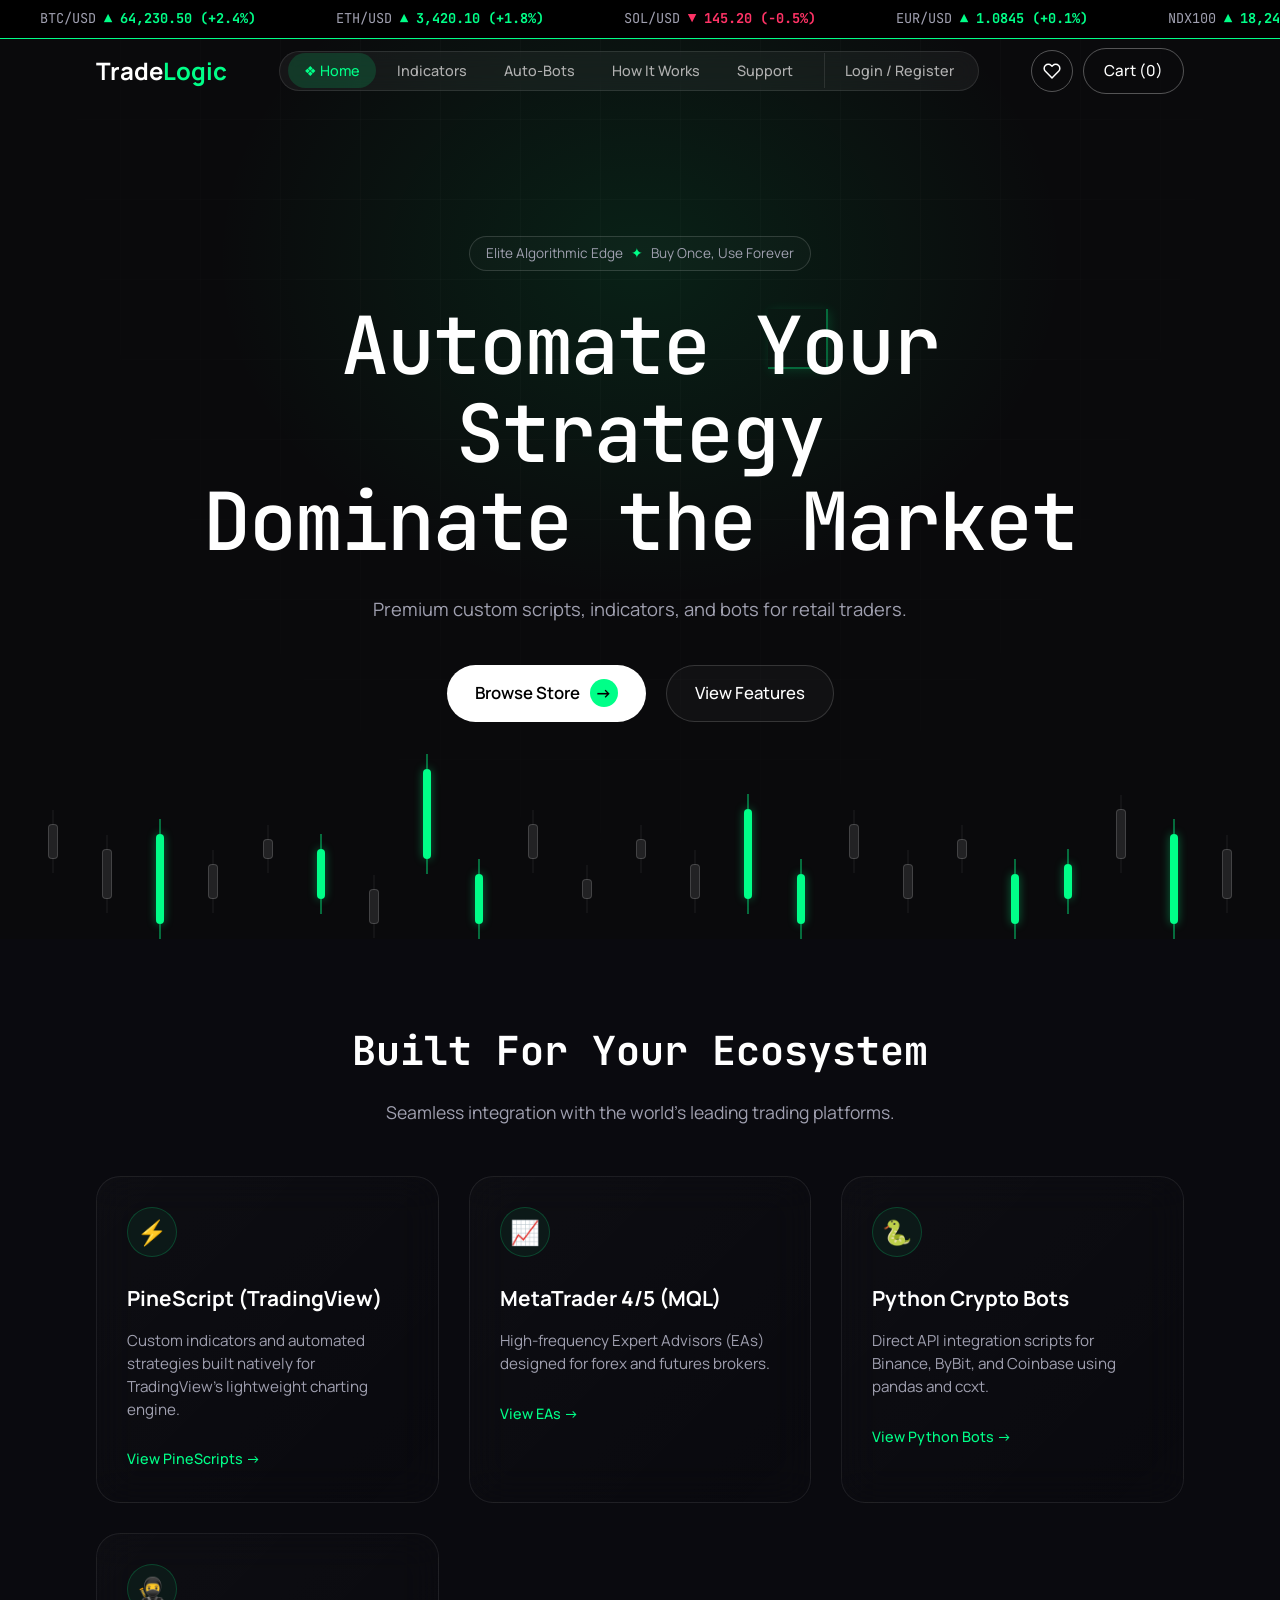
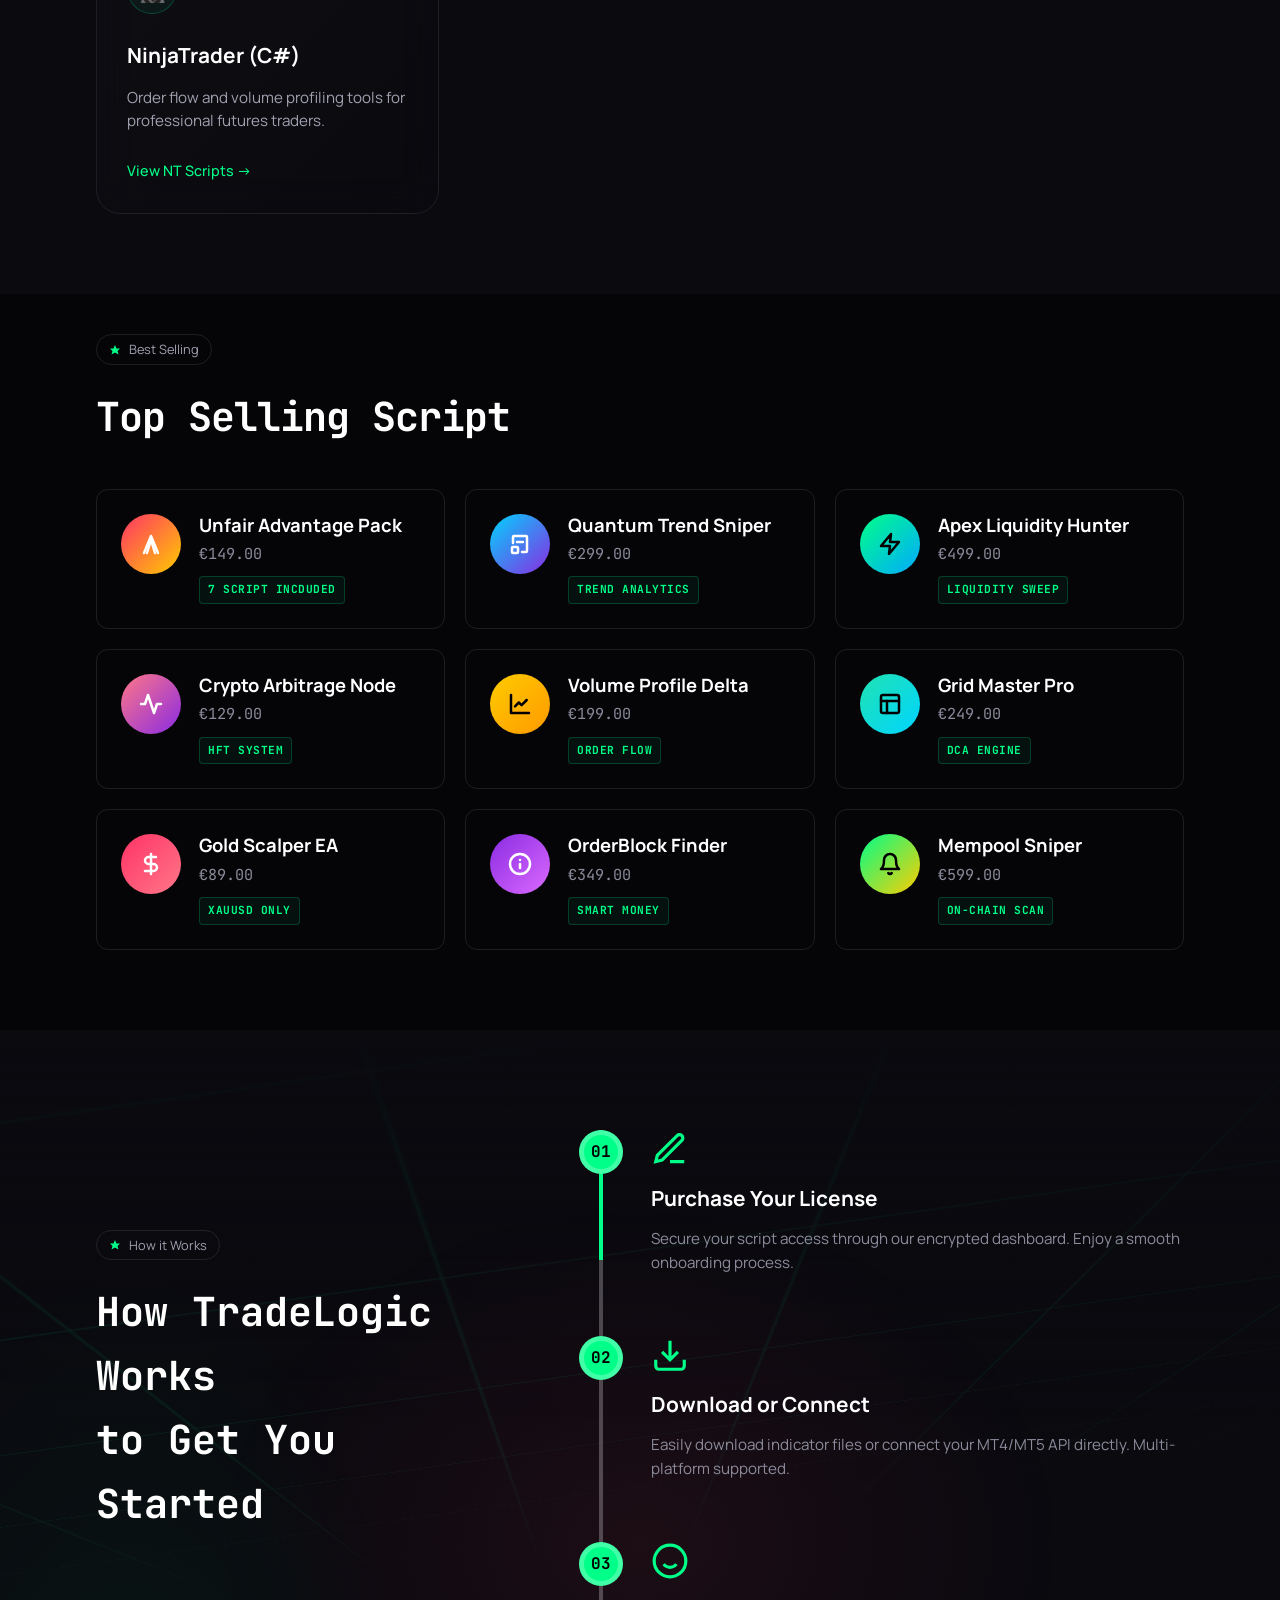
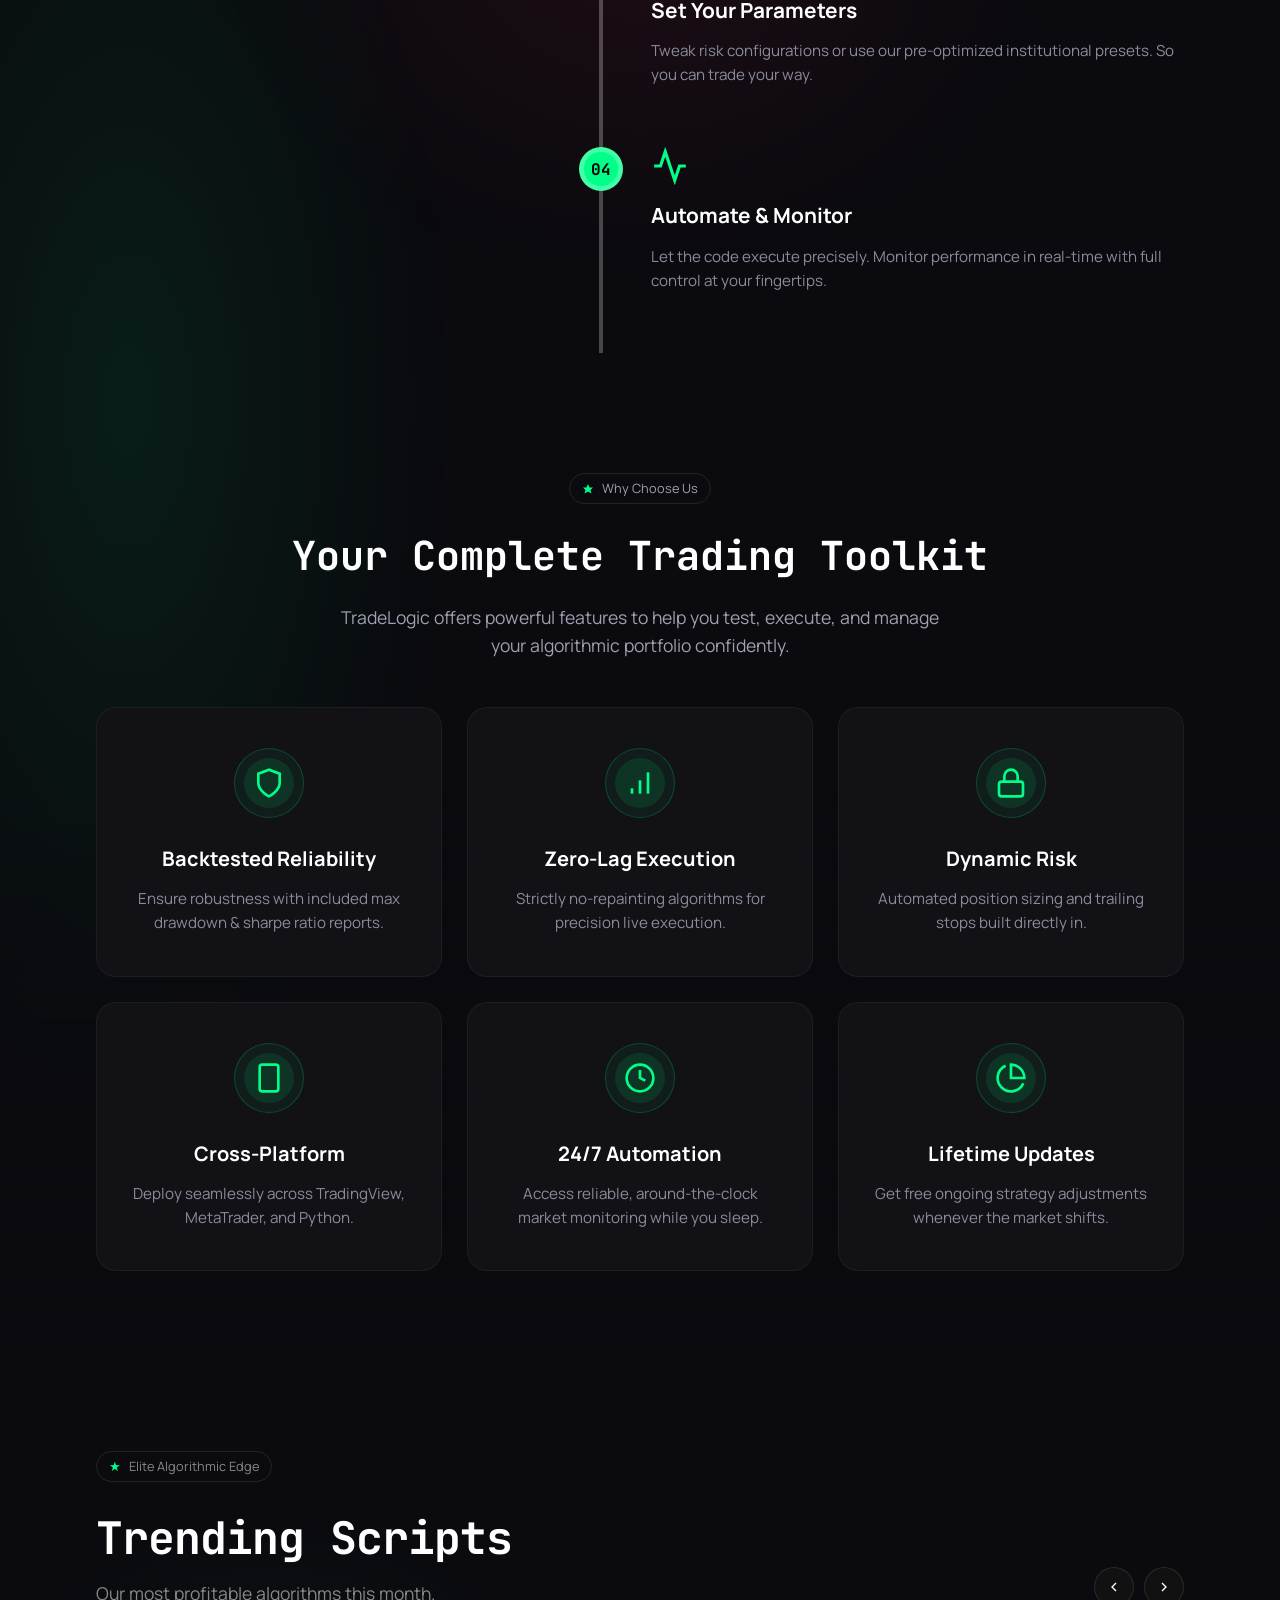
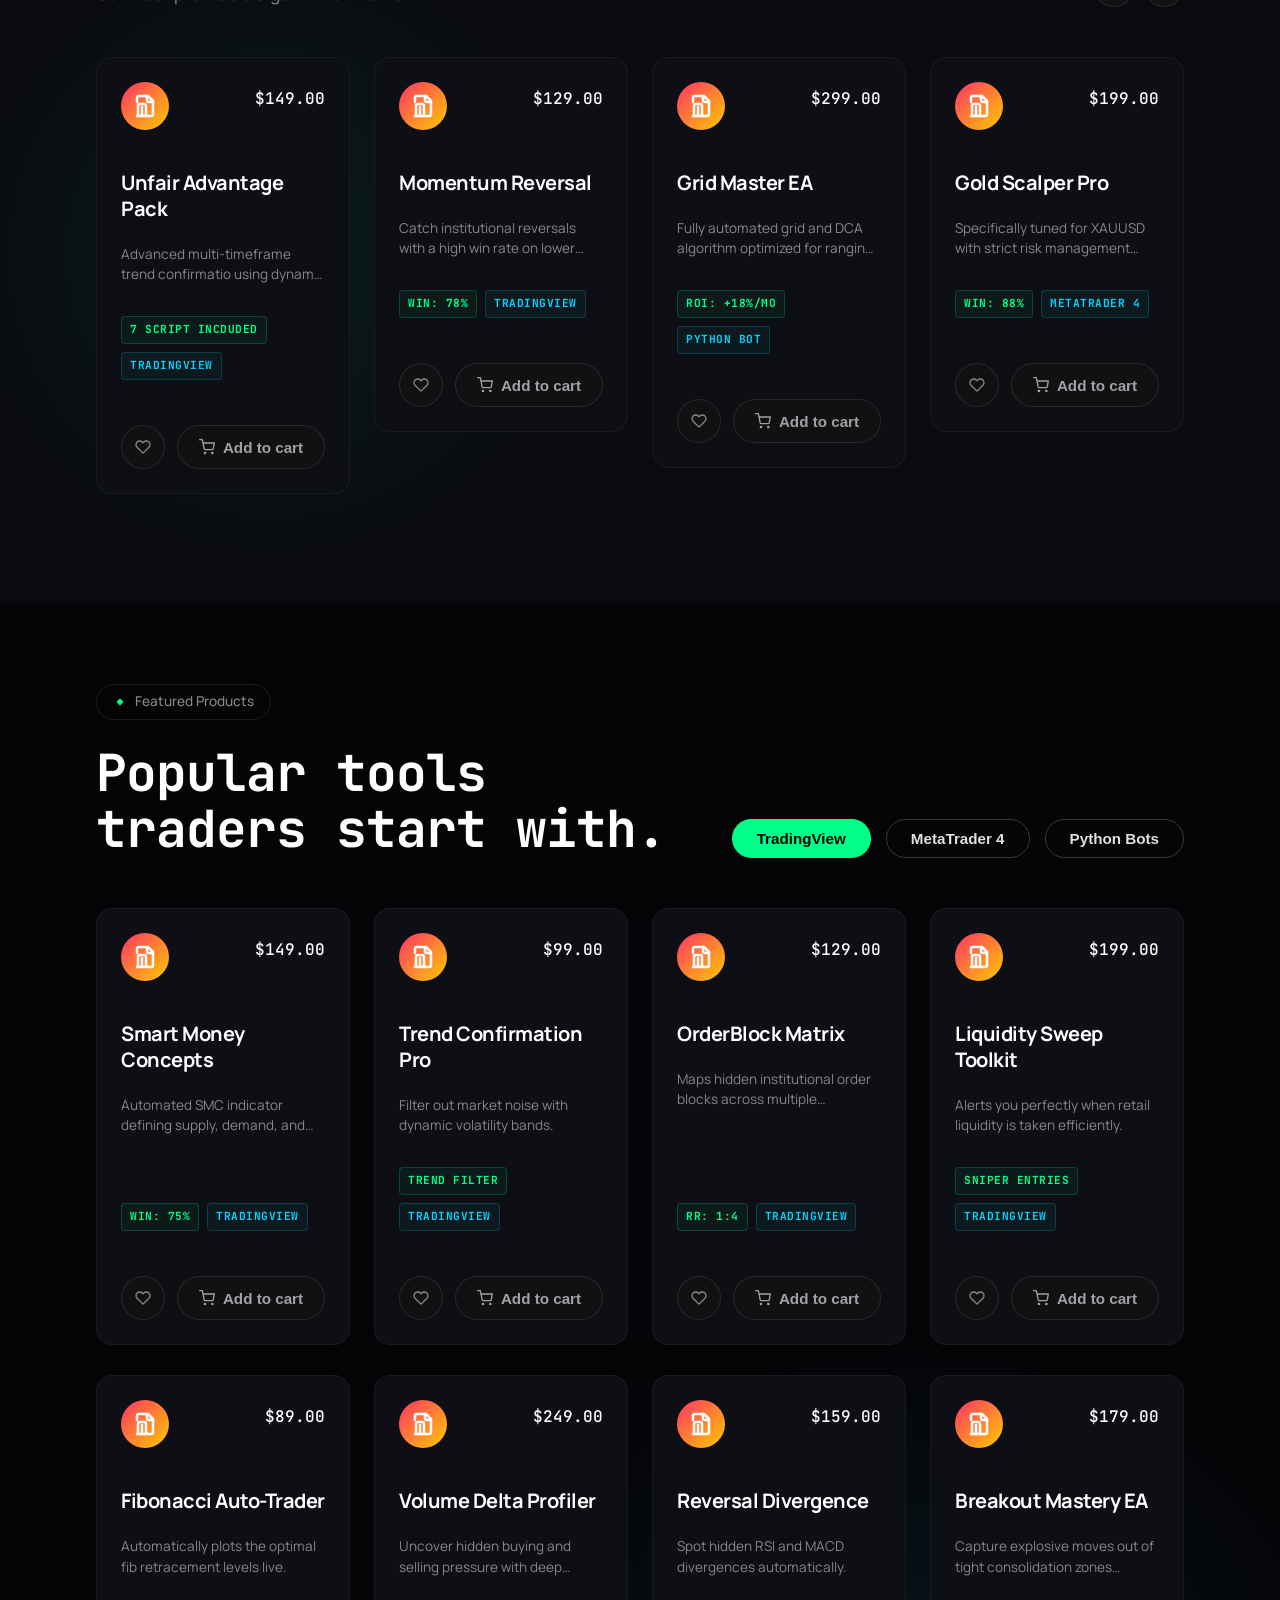
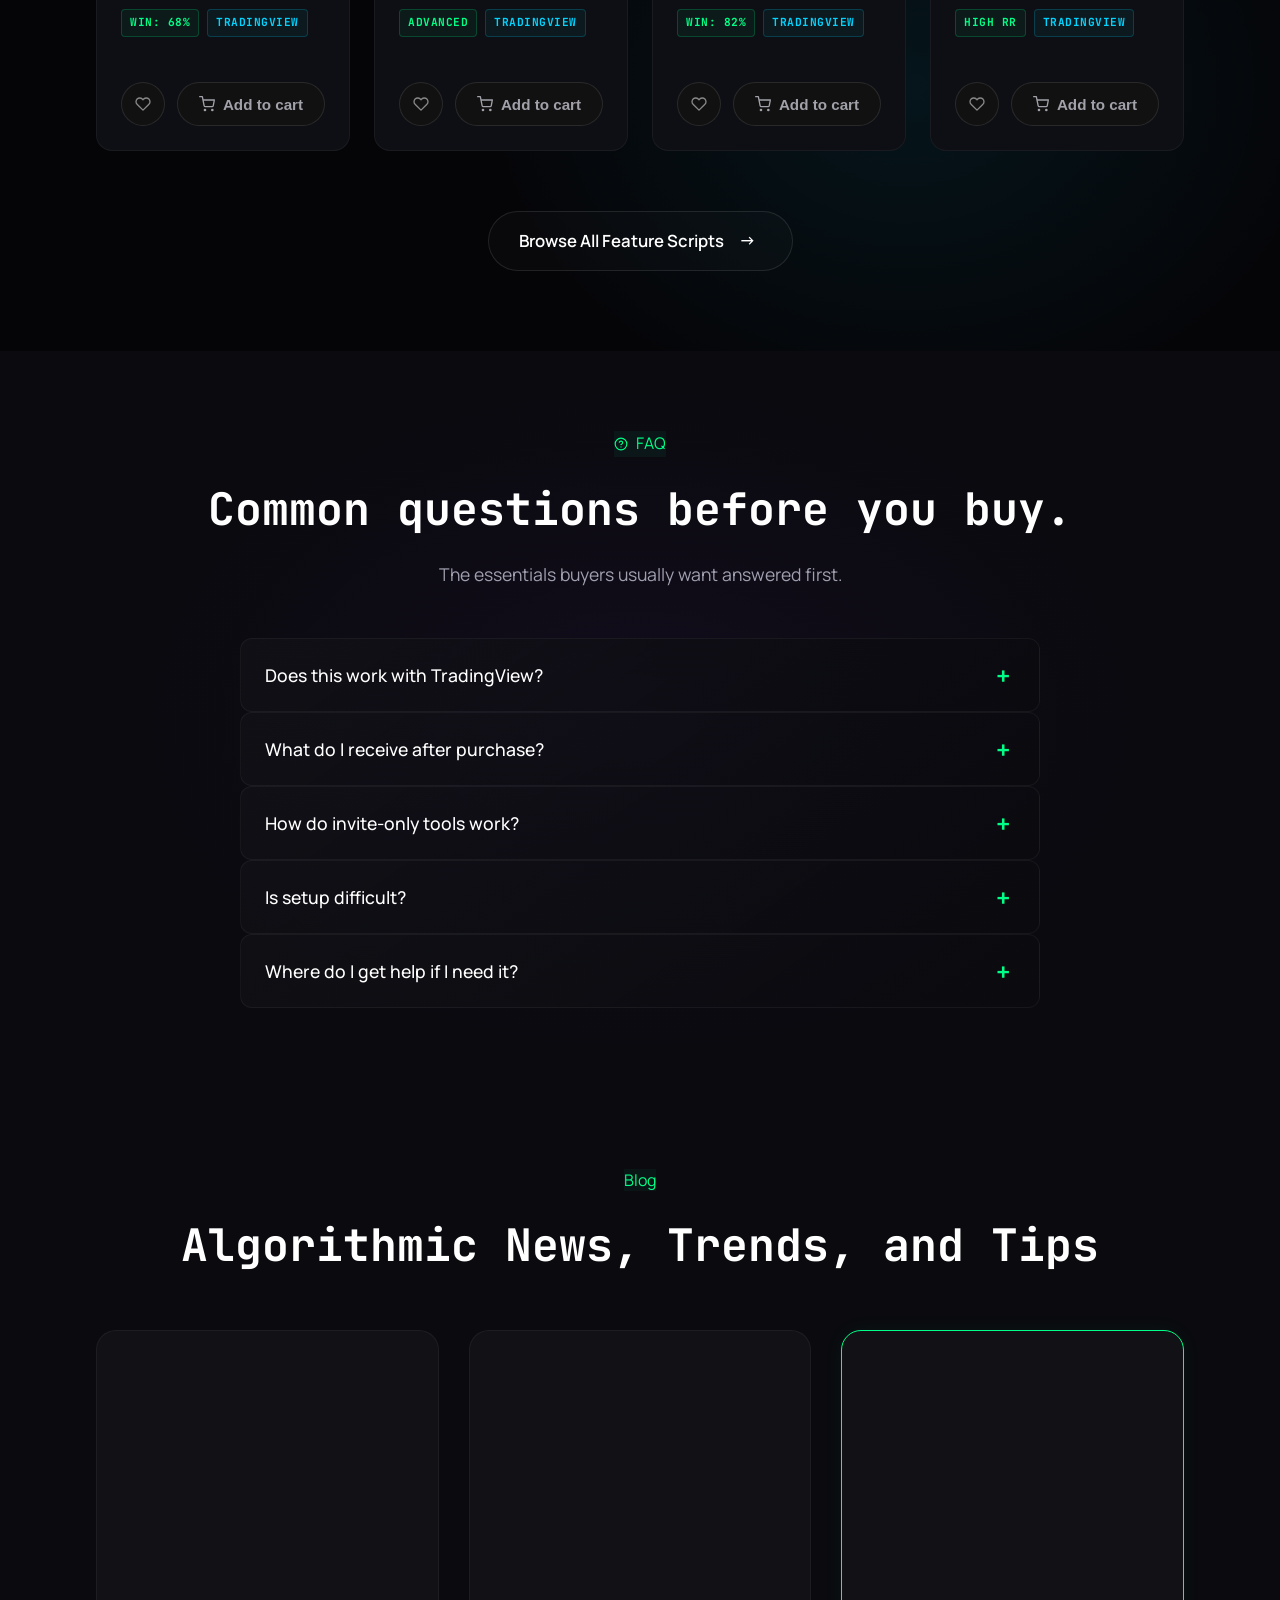
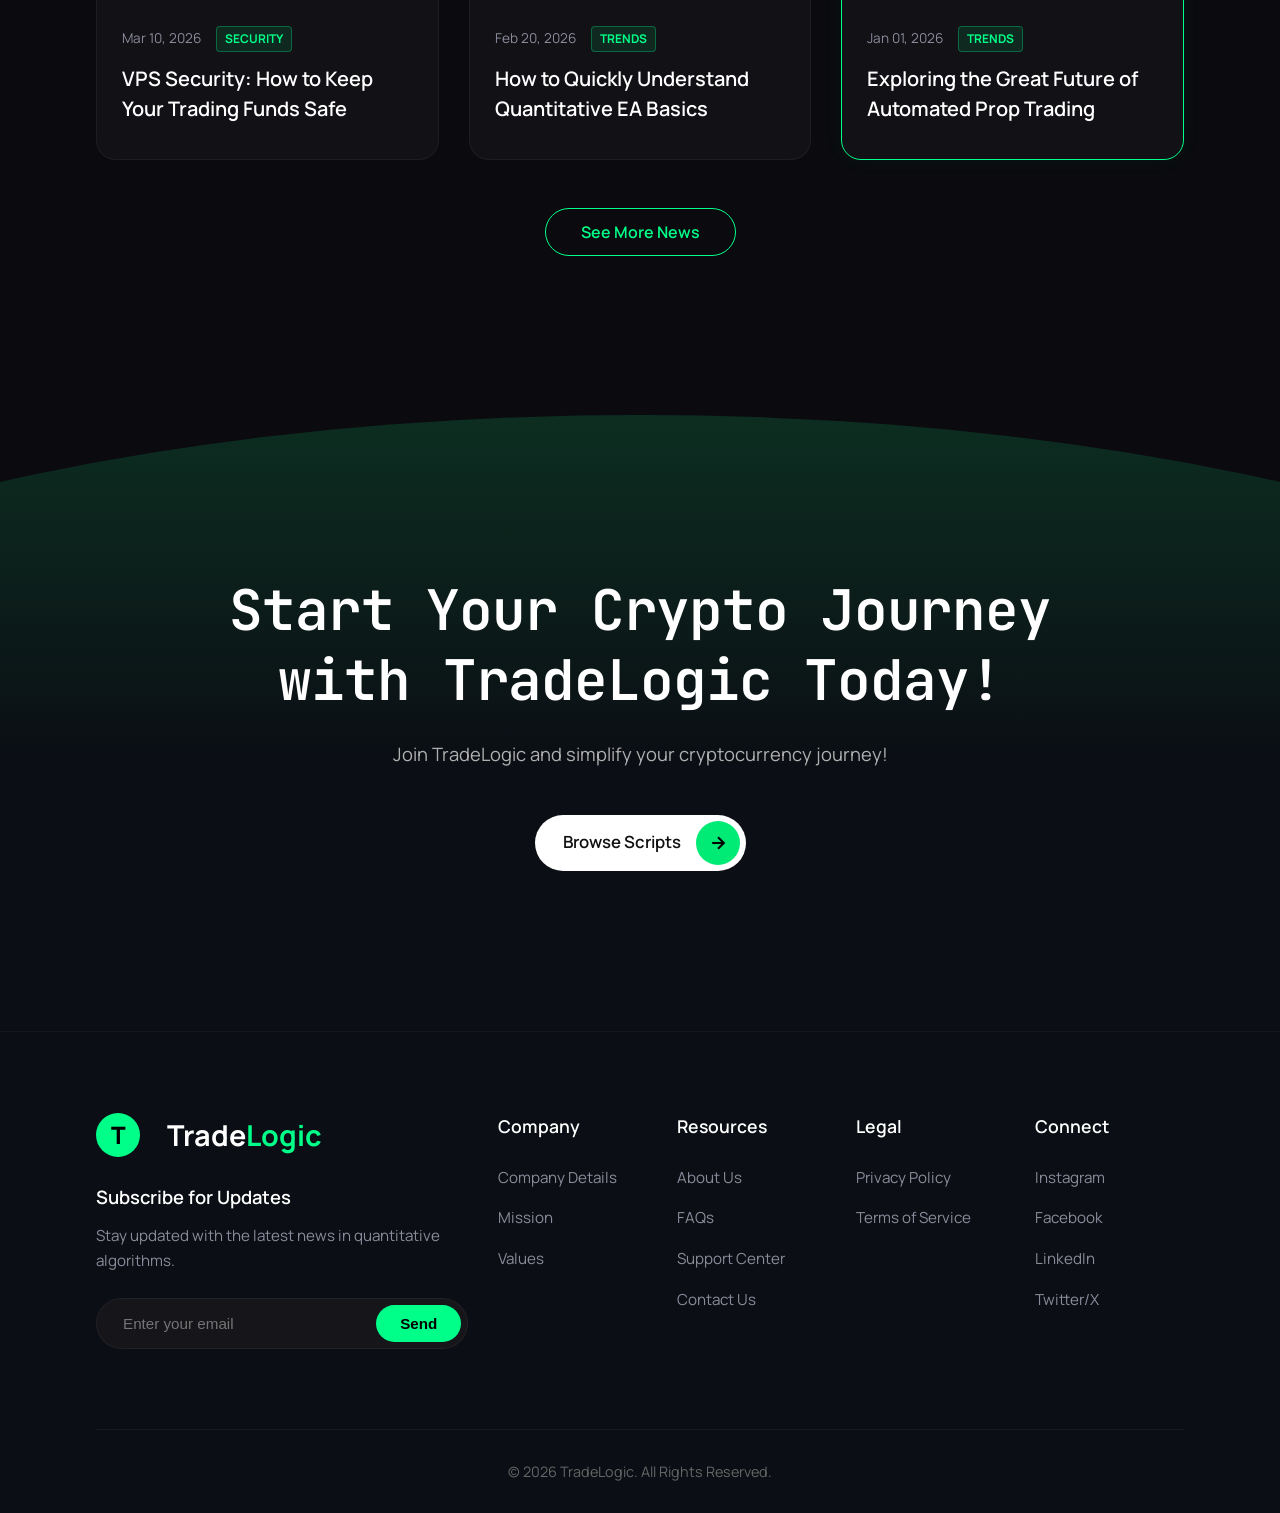
==== index.html @ 92659690 "Initial commit" ====
<!DOCTYPE html>
<html lang="en">
<head>
    <meta charset="UTF-8">
    <meta name="viewport" content="width=device-width, initial-scale=1.0">
    <title>TradeLogic Scripts | Premium Algorithmic Trading Software</title>
    <meta name="description" content="Elevate your trading edge with our premium, high-performance automated scripts and indicators for TradingView, MetaTrader, and Python.">
    <!-- Google Fonts: Manrope for UI logic, Space Mono for numeric & code details -->
    <link href="https://fonts.googleapis.com/css2?family=JetBrains+Mono:wght@400;500;700;800&family=Manrope:wght@400;500;600;700;800&display=swap" rel="stylesheet">
    <link rel="stylesheet" href="styles.css">
</head>
<body>
    <!-- Live Ticker Tape Simulator -->
    <div class="ticker-wrap">
        <div class="ticker">
            <div class="ticker-item">BTC/USD <span class="up">▲ 64,230.50 (+2.4%)</span></div>
            <div class="ticker-item">ETH/USD <span class="up">▲ 3,420.10 (+1.8%)</span></div>
            <div class="ticker-item">SOL/USD <span class="down">▼ 145.20 (-0.5%)</span></div>
            <div class="ticker-item">EUR/USD <span class="up">▲ 1.0845 (+0.1%)</span></div>
            <div class="ticker-item">NDX100 <span class="up">▲ 18,240.75 (+1.2%)</span></div>
            <div class="ticker-item">XAU/USD <span class="down">▼ 2,340.10 (-0.3%)</span></div>
            <div class="ticker-item">BTC/USD <span class="up">▲ 64,230.50 (+2.4%)</span></div>
            <div class="ticker-item">ETH/USD <span class="up">▲ 3,420.10 (+1.8%)</span></div>
        </div>
    </div>

    <!-- Navigation -->
    <nav class="navbar updated-nav" style="padding: 12px 0;">
        <div class="container nav-container updated-nav-container">
            <div class="logo">
                <span class="logo-text">Trade<span class="highlight">Logic</span></span> 
            </div>
            
            <div class="nav-pill-wrapper">
                <ul class="nav-links">
                    <li><a href="#home" class="active">❖ Home</a></li>
                    <li><a href="#featured">Indicators</a></li>
                    <li><a href="#featured">Auto-Bots</a></li>
                    <li><a href="#how-it-works">How It Works</a></li>
                    <li><a href="#support">Support</a></li>
                    <li><a href="#login" class="nav-login">Login / Register</a></li>
                </ul>
            </div>
            
            <div class="nav-actions">
                <a href="#wishlist" class="btn btn-outline-pill nav-icon-btn" aria-label="Wishlist" style="padding: 0; width: 42px; height: 42px; display: flex; align-items: center; justify-content: center; border-radius: 50%;">
                    <svg xmlns="http://www.w3.org/2000/svg" width="18" height="18" viewBox="0 0 24 24" fill="none" stroke="currentColor" stroke-width="2" stroke-linecap="round" stroke-linejoin="round"><path d="M20.84 4.61a5.5 5.5 0 0 0-7.78 0L12 5.67l-1.06-1.06a5.5 5.5 0 0 0-7.78 7.78l1.06 1.06L12 21.23l7.78-7.78 1.06-1.06a5.5 5.5 0 0 0 0-7.78z"></path></svg>
                </a>
                <a href="#cart" class="btn btn-outline-pill">Cart (0)</a>
            </div>
        </div>
    </nav>

    <!-- Hero Section -->
    <section id="home" class="hero updated-hero">
        <div class="hero-glow"></div>
        <div class="hero-grid-bg">
            <div class="grid-cross"></div>
        </div>
        
        <div class="container hero-content text-center">
            <div class="badge-pill">
                Elite Algorithmic Edge <span class="highlight-star">✦</span> Buy Once, Use Forever
            </div>
            
            <h1 class="hero-title">Automate Your Strategy<br>Dominate the Market</h1>
            <p class="hero-subtitle">Premium custom scripts, indicators, and bots for retail traders.</p>
            
            <div class="hero-cta">
                <a href="#featured" class="btn btn-white-pill btn-large">Browse Store <span class="btn-icon">&rarr;</span></a>
                <a href="#how-it-works" class="btn btn-outline-pill btn-large outline-dark">View Features</a>
            </div>
        </div>
        
        <!-- Candlestick Decoration -->
        <div class="candlestick-decoration">
            <div class="candle c-faint h-sm offset-high"></div>
            <div class="candle c-faint h-md offset-mid"></div>
            <div class="candle c-bright h-lg offset-low"></div>
            <div class="candle c-faint h-sm offset-mid"></div>
            <div class="candle c-faint h-xs offset-high"></div>
            <div class="candle c-bright h-md offset-mid"></div>
            <div class="candle c-faint h-sm offset-low"></div>
            <div class="candle c-bright h-lg offset-high"></div>
            <div class="candle c-bright h-md offset-low"></div>
            <div class="candle c-faint h-sm offset-high"></div>
            <div class="candle c-faint h-xs offset-mid"></div>
            <div class="candle c-faint h-xs offset-high"></div>
            <div class="candle c-faint h-sm offset-mid"></div>
            <div class="candle c-bright h-lg offset-mid"></div>
            <div class="candle c-bright h-md offset-low"></div>
            <div class="candle c-faint h-sm offset-high"></div>
            <div class="candle c-faint h-sm offset-mid"></div>
            <div class="candle c-faint h-xs offset-high"></div>
            <div class="candle c-bright h-md offset-low"></div>
            <div class="candle c-bright h-sm offset-mid"></div>
            <div class="candle c-faint h-md offset-high"></div>
            <div class="candle c-bright h-lg offset-low"></div>
            <div class="candle c-faint h-md offset-mid"></div>
        </div>
    </section>

    <!-- Categories Section -->
    <section id="categories" class="categories section">
        <div class="container">
            <div class="section-header text-center">
                <h2 class="section-title">Built For Your Ecosystem</h2>
                <p class="section-subtitle">Seamless integration with the world's leading trading platforms.</p>
            </div>
            <div class="category-grid">
                <div class="category-card pine-script">
                    <div class="card-icon">⚡</div>
                    <h3>PineScript (TradingView)</h3>
                    <p>Custom indicators and automated strategies built natively for TradingView's lightweight charting engine.</p>
                    <a href="#" class="card-link">View PineScripts &rarr;</a>
                </div>
                <div class="category-card metatrader">
                    <div class="card-icon">📈</div>
                    <h3>MetaTrader 4/5 (MQL)</h3>
                    <p>High-frequency Expert Advisors (EAs) designed for forex and futures brokers.</p>
                    <a href="#" class="card-link">View EAs &rarr;</a>
                </div>
                <div class="category-card python">
                    <div class="card-icon">🐍</div>
                    <h3>Python Crypto Bots</h3>
                    <p>Direct API integration scripts for Binance, ByBit, and Coinbase using pandas and ccxt.</p>
                    <a href="#" class="card-link">View Python Bots &rarr;</a>
                </div>
                <div class="category-card ninjatrader">
                    <div class="card-icon">🥷</div>
                    <h3>NinjaTrader (C#)</h3>
                    <p>Order flow and volume profiling tools for professional futures traders.</p>
                    <a href="#" class="card-link">View NT Scripts &rarr;</a>
                </div>
            </div>
        </div>
    </section>

    <!-- Top Selling Section -->
    <section id="top-selling" class="top-selling-section section bg-darker" style="padding-top: 40px; padding-bottom: 80px;">
        <div class="container">
            <div class="badge-pill" style="display:inline-flex; align-items:center; gap:8px; background:transparent; border: 1px solid rgba(255,255,255,0.1); padding: 4px 12px; font-size: 0.8rem; margin-bottom: 20px;">
                <svg width="12" height="12" viewBox="0 0 24 24" fill="var(--primary-neon)"><polygon points="12 2 15 9 22 9 17 14 19 21 12 17 5 21 7 14 2 9 9 9 12 2"></polygon></svg> Best Selling
            </div>
            <h2 class="section-title" style="font-family: var(--font-code); font-size: 2.5rem; letter-spacing: -1px; margin-bottom: 40px;">Top Selling Script</h2>
            
            <div class="h-prop-grid">
                <!-- Card 1 -->
                <div class="h-prop-card">
                    <div class="h-prop-icon" style="background: linear-gradient(135deg, #ff3366, #ffcc00);">
                        <svg width="24" height="24" viewBox="0 0 24 24" fill="none" stroke="white" stroke-width="2.5" stroke-linecap="round" stroke-linejoin="round"><path d="M8 21L12 8l4 13"/><path d="M5 21l7-17 7 17"/></svg>
                    </div>
                    <div class="h-prop-content">
                        <h3 class="h-prop-title">Unfair Advantage Pack</h3>
                        <span class="h-prop-price">€149.00</span>
                        <div class="h-prop-badges">
                            <span class="prop-badge green">7 SCRIPT INCDUDED</span>
                        </div>
                    </div>
                    <button class="h-prop-cart-btn" aria-label="Add to cart"><svg xmlns="http://www.w3.org/2000/svg" viewBox="0 0 24 24" fill="none" stroke="currentColor" stroke-width="2" stroke-linecap="round" stroke-linejoin="round"><circle cx="9" cy="21" r="1"></circle><circle cx="20" cy="21" r="1"></circle><path d="M1 1h4l2.68 13.39a2 2 0 0 0 2 1.61h9.72a2 2 0 0 0 2-1.61L23 6H6"></path></svg></button>
                </div>
                <!-- Card 2 -->
                <div class="h-prop-card">
                    <div class="h-prop-icon" style="background: linear-gradient(135deg, #00d4ff, #8a2be2);">
                        <svg width="24" height="24" viewBox="0 0 24 24" fill="none" stroke="white" stroke-width="2.5" stroke-linecap="round" stroke-linejoin="round"><path d="M5 21a1 1 0 01-1-1v-4a1 1 0 011-1h4a1 1 0 011 1v4a1 1 0 01-1 1H5z"/><path d="M5 11V5a1 1 0 011-1h12a1 1 0 011 1v14a1 1 0 01-1 1h-4"/><path d="M9 10h6"/></svg>
                    </div>
                    <div class="h-prop-content">
                        <h3 class="h-prop-title">Quantum Trend Sniper</h3>
                        <span class="h-prop-price">€299.00</span>
                        <div class="h-prop-badges">
                            <span class="prop-badge green">TREND ANALYTICS</span>
                        </div>
                    </div>
                    <button class="h-prop-cart-btn" aria-label="Add to cart"><svg xmlns="http://www.w3.org/2000/svg" viewBox="0 0 24 24" fill="none" stroke="currentColor" stroke-width="2" stroke-linecap="round" stroke-linejoin="round"><circle cx="9" cy="21" r="1"></circle><circle cx="20" cy="21" r="1"></circle><path d="M1 1h4l2.68 13.39a2 2 0 0 0 2 1.61h9.72a2 2 0 0 0 2-1.61L23 6H6"></path></svg></button>
                </div>
                <!-- Card 3 -->
                <div class="h-prop-card">
                    <div class="h-prop-icon" style="background: linear-gradient(135deg, #00ff88, #00aaff);">
                        <svg width="24" height="24" viewBox="0 0 24 24" fill="none" stroke="black" stroke-width="2.5" stroke-linecap="round" stroke-linejoin="round"><polygon points="13 2 3 14 12 14 11 22 21 10 12 10 13 2"></polygon></svg>
                    </div>
                    <div class="h-prop-content">
                        <h3 class="h-prop-title">Apex Liquidity Hunter</h3>
                        <span class="h-prop-price">€499.00</span>
                        <div class="h-prop-badges">
                            <span class="prop-badge green">LIQUIDITY SWEEP</span>
                        </div>
                    </div>
                    <button class="h-prop-cart-btn" aria-label="Add to cart"><svg xmlns="http://www.w3.org/2000/svg" viewBox="0 0 24 24" fill="none" stroke="currentColor" stroke-width="2" stroke-linecap="round" stroke-linejoin="round"><circle cx="9" cy="21" r="1"></circle><circle cx="20" cy="21" r="1"></circle><path d="M1 1h4l2.68 13.39a2 2 0 0 0 2 1.61h9.72a2 2 0 0 0 2-1.61L23 6H6"></path></svg></button>
                </div>
                <!-- Card 4 -->
                <div class="h-prop-card">
                    <div class="h-prop-icon" style="background: linear-gradient(135deg, #ff7788, #8a2be2);">
                        <svg width="24" height="24" viewBox="0 0 24 24" fill="none" stroke="white" stroke-width="2.5" stroke-linecap="round" stroke-linejoin="round"><polyline points="22 12 18 12 15 21 9 3 6 12 2 12"></polyline></svg>
                    </div>
                    <div class="h-prop-content">
                        <h3 class="h-prop-title">Crypto Arbitrage Node</h3>
                        <span class="h-prop-price">€129.00</span>
                        <div class="h-prop-badges">
                            <span class="prop-badge green">HFT SYSTEM</span>
                        </div>
                    </div>
                    <button class="h-prop-cart-btn" aria-label="Add to cart"><svg xmlns="http://www.w3.org/2000/svg" viewBox="0 0 24 24" fill="none" stroke="currentColor" stroke-width="2" stroke-linecap="round" stroke-linejoin="round"><circle cx="9" cy="21" r="1"></circle><circle cx="20" cy="21" r="1"></circle><path d="M1 1h4l2.68 13.39a2 2 0 0 0 2 1.61h9.72a2 2 0 0 0 2-1.61L23 6H6"></path></svg></button>
                </div>
                <!-- Card 5 -->
                <div class="h-prop-card">
                    <div class="h-prop-icon" style="background: linear-gradient(135deg, #ffcc00, #ff9900);">
                        <svg width="24" height="24" viewBox="0 0 24 24" fill="none" stroke="black" stroke-width="2.5" stroke-linecap="round" stroke-linejoin="round"><path d="M3 3v18h18"/><path d="M18.7 8l-5.1 5.2-2.8-2.7L7 14.3"/></svg>
                    </div>
                    <div class="h-prop-content">
                        <h3 class="h-prop-title">Volume Profile Delta</h3>
                        <span class="h-prop-price">€199.00</span>
                        <div class="h-prop-badges">
                            <span class="prop-badge green">ORDER FLOW</span>
                        </div>
                    </div>
                    <button class="h-prop-cart-btn" aria-label="Add to cart"><svg xmlns="http://www.w3.org/2000/svg" viewBox="0 0 24 24" fill="none" stroke="currentColor" stroke-width="2" stroke-linecap="round" stroke-linejoin="round"><circle cx="9" cy="21" r="1"></circle><circle cx="20" cy="21" r="1"></circle><path d="M1 1h4l2.68 13.39a2 2 0 0 0 2 1.61h9.72a2 2 0 0 0 2-1.61L23 6H6"></path></svg></button>
                </div>
                <!-- Card 6 -->
                <div class="h-prop-card">
                    <div class="h-prop-icon" style="background: linear-gradient(135deg, #20e3b2, #00d4ff);">
                        <svg width="24" height="24" viewBox="0 0 24 24" fill="none" stroke="black" stroke-width="2.5" stroke-linecap="round" stroke-linejoin="round"><rect x="3" y="3" width="18" height="18" rx="2" ry="2"/><line x1="3" y1="9" x2="21" y2="9"/><line x1="9" y1="21" x2="9" y2="9"/></svg>
                    </div>
                    <div class="h-prop-content">
                        <h3 class="h-prop-title">Grid Master Pro</h3>
                        <span class="h-prop-price">€249.00</span>
                        <div class="h-prop-badges">
                            <span class="prop-badge green">DCA ENGINE</span>
                        </div>
                    </div>
                    <button class="h-prop-cart-btn" aria-label="Add to cart"><svg xmlns="http://www.w3.org/2000/svg" viewBox="0 0 24 24" fill="none" stroke="currentColor" stroke-width="2" stroke-linecap="round" stroke-linejoin="round"><circle cx="9" cy="21" r="1"></circle><circle cx="20" cy="21" r="1"></circle><path d="M1 1h4l2.68 13.39a2 2 0 0 0 2 1.61h9.72a2 2 0 0 0 2-1.61L23 6H6"></path></svg></button>
                </div>
                <!-- Card 7 -->
                <div class="h-prop-card">
                    <div class="h-prop-icon" style="background: linear-gradient(135deg, #ff3366, #ff7788);">
                        <svg width="24" height="24" viewBox="0 0 24 24" fill="none" stroke="white" stroke-width="2.5" stroke-linecap="round" stroke-linejoin="round"><path d="M12 2v20M17 5H9.5a3.5 3.5 0 0 0 0 7h5a3.5 3.5 0 0 1 0 7H6"/></svg>
                    </div>
                    <div class="h-prop-content">
                        <h3 class="h-prop-title">Gold Scalper EA</h3>
                        <span class="h-prop-price">€89.00</span>
                        <div class="h-prop-badges">
                            <span class="prop-badge green">XAUUSD ONLY</span>
                        </div>
                    </div>
                    <button class="h-prop-cart-btn" aria-label="Add to cart"><svg xmlns="http://www.w3.org/2000/svg" viewBox="0 0 24 24" fill="none" stroke="currentColor" stroke-width="2" stroke-linecap="round" stroke-linejoin="round"><circle cx="9" cy="21" r="1"></circle><circle cx="20" cy="21" r="1"></circle><path d="M1 1h4l2.68 13.39a2 2 0 0 0 2 1.61h9.72a2 2 0 0 0 2-1.61L23 6H6"></path></svg></button>
                </div>
                <!-- Card 8 -->
                <div class="h-prop-card">
                    <div class="h-prop-icon" style="background: linear-gradient(135deg, #8a2be2, #db6aff);">
                        <svg width="24" height="24" viewBox="0 0 24 24" fill="none" stroke="white" stroke-width="2.5" stroke-linecap="round" stroke-linejoin="round"><circle cx="12" cy="12" r="10"/><path d="M12 16v-4"/><path d="M12 8h.01"/></svg>
                    </div>
                    <div class="h-prop-content">
                        <h3 class="h-prop-title">OrderBlock Finder</h3>
                        <span class="h-prop-price">€349.00</span>
                        <div class="h-prop-badges">
                            <span class="prop-badge green">SMART MONEY</span>
                        </div>
                    </div>
                    <button class="h-prop-cart-btn" aria-label="Add to cart"><svg xmlns="http://www.w3.org/2000/svg" viewBox="0 0 24 24" fill="none" stroke="currentColor" stroke-width="2" stroke-linecap="round" stroke-linejoin="round"><circle cx="9" cy="21" r="1"></circle><circle cx="20" cy="21" r="1"></circle><path d="M1 1h4l2.68 13.39a2 2 0 0 0 2 1.61h9.72a2 2 0 0 0 2-1.61L23 6H6"></path></svg></button>
                </div>
                <!-- Card 9 -->
                <div class="h-prop-card">
                    <div class="h-prop-icon" style="background: linear-gradient(135deg, #00ff88, #ffcc00);">
                        <svg width="24" height="24" viewBox="0 0 24 24" fill="none" stroke="black" stroke-width="2.5" stroke-linecap="round" stroke-linejoin="round"><path d="M18 8A6 6 0 0 0 6 8c0 7-3 9-3 9h18s-3-2-3-9"></path><path d="M13.73 21a2 2 0 0 1-3.46 0"></path></svg>
                    </div>
                    <div class="h-prop-content">
                        <h3 class="h-prop-title">Mempool Sniper</h3>
                        <span class="h-prop-price">€599.00</span>
                        <div class="h-prop-badges">
                            <span class="prop-badge green">ON-CHAIN SCAN</span>
                        </div>
                    </div>
                    <button class="h-prop-cart-btn" aria-label="Add to cart"><svg xmlns="http://www.w3.org/2000/svg" viewBox="0 0 24 24" fill="none" stroke="currentColor" stroke-width="2" stroke-linecap="round" stroke-linejoin="round"><circle cx="9" cy="21" r="1"></circle><circle cx="20" cy="21" r="1"></circle><path d="M1 1h4l2.68 13.39a2 2 0 0 0 2 1.61h9.72a2 2 0 0 0 2-1.61L23 6H6"></path></svg></button>
                </div>
            </div>
        </div>
    </section>


    <!-- Combined Redesigned Sections Wrap -->
    <div class="crypto-toolkit-wrap section" style="position: relative; padding: 100px 0;">
        <div class="perspective-grid-bg">
            <div class="perspective-grid-inner"></div>
        </div>

        <!-- How It Works Section -->
        <section id="how-it-works" class="timeline-section" style="position: relative; z-index: 2; margin-bottom: 120px;">
            <div class="container timeline-container">
                <div class="timeline-left">
                    <div class="badge-pill" style="display:inline-flex; align-items:center; gap:8px; background:transparent; border: 1px solid rgba(255,255,255,0.1); padding: 4px 12px; font-size: 0.8rem; margin-bottom: 20px;">
                        <svg width="12" height="12" viewBox="0 0 24 24" fill="var(--primary-neon)"><polygon points="12 2 15 9 22 9 17 14 19 21 12 17 5 21 7 14 2 9 9 9 12 2"></polygon></svg> How it Works
                    </div>
                    <h2 class="section-title">How TradeLogic Works<br>to Get You Started</h2>
                </div>
                
                <div class="timeline-right">
                    <div class="timeline-line"></div>
                    
                    <div class="timeline-item">
                        <div class="timeline-marker">01</div>
                        <div class="timeline-content">
                            <div class="timeline-icon"><svg viewBox="0 0 24 24" fill="none" stroke="currentColor" stroke-width="2"><path d="M12 20h9M16.5 3.5a2.121 2.121 0 0 1 3 3L7 19l-4 1 1-4L16.5 3.5z"></path></svg></div>
                            <h3>Purchase Your License</h3>
                            <p>Secure your script access through our encrypted dashboard. Enjoy a smooth onboarding process.</p>
                        </div>
                    </div>
                    
                    <div class="timeline-item">
                        <div class="timeline-marker">02</div>
                        <div class="timeline-content">
                            <div class="timeline-icon"><svg viewBox="0 0 24 24" fill="none" stroke="currentColor" stroke-width="2"><path d="M21 15v4a2 2 0 0 1-2 2H5a2 2 0 0 1-2-2v-4M7 10l5 5 5-5M12 15V3"></path></svg></div>
                            <h3>Download or Connect</h3>
                            <p>Easily download indicator files or connect your MT4/MT5 API directly. Multi-platform supported.</p>
                        </div>
                    </div>
                    
                    <div class="timeline-item">
                        <div class="timeline-marker">03</div>
                        <div class="timeline-content">
                            <div class="timeline-icon"><svg viewBox="0 0 24 24" fill="none" stroke="currentColor" stroke-width="2"><circle cx="12" cy="12" r="10"></circle><path d="M8 14s1.5 2 4 2 4-2 4-2"></path><line x1="9" y1="9" x2="9.01" y2="9"></line><line x1="15" y1="9" x2="15.01" y2="9"></line></svg></div>
                            <h3>Set Your Parameters</h3>
                            <p>Tweak risk configurations or use our pre-optimized institutional presets. So you can trade your way.</p>
                        </div>
                    </div>
                    
                    <div class="timeline-item">
                        <div class="timeline-marker">04</div>
                        <div class="timeline-content">
                            <div class="timeline-icon"><svg viewBox="0 0 24 24" fill="none" stroke="currentColor" stroke-width="2"><polyline points="22 12 18 12 15 21 9 3 6 12 2 12"></polyline></svg></div>
                            <h3>Automate & Monitor</h3>
                            <p>Let the code execute precisely. Monitor performance in real-time with full control at your fingertips.</p>
                        </div>
                    </div>
                </div>
            </div>
        </section>

        <!-- Why Choose Us Section -->
        <section id="why-choose-us" class="toolkit-section" style="position: relative; z-index: 2;">
            <div class="container">
                <div class="text-center mb-5">
                    <div class="badge-pill mx-auto" style="display:inline-flex; align-items:center; gap:8px; background:transparent; border: 1px solid rgba(255,255,255,0.1); padding: 4px 12px; font-size: 0.8rem; margin-bottom: 20px;">
                        <svg width="12" height="12" viewBox="0 0 24 24" fill="var(--primary-neon)"><polygon points="12 2 15 9 22 9 17 14 19 21 12 17 5 21 7 14 2 9 9 9 12 2"></polygon></svg> Why Choose Us
                    </div>
                    <h2 class="section-title">Your Complete Trading Toolkit</h2>
                    <p class="section-subtitle" style="max-width: 600px; margin: 0 auto;">TradeLogic offers powerful features to help you test, execute, and manage your algorithmic portfolio confidently.</p>
                </div>
                
                <div class="toolkit-grid">
                    <div class="toolkit-card">
                        <div class="toolkit-icon"><svg viewBox="0 0 24 24"><path d="M12 22s8-4 8-10V5l-8-3-8 3v7c0 6 8 10 8 10z" fill="none" stroke="currentColor" stroke-width="2"/></svg></div>
                        <h3>Backtested Reliability</h3>
                        <p>Ensure robustness with included max drawdown & sharpe ratio reports.</p>
                    </div>
                    <div class="toolkit-card">
                        <div class="toolkit-icon"><svg viewBox="0 0 24 24"><line x1="12" y1="20" x2="12" y2="10" stroke="currentColor" stroke-width="2"/><line x1="18" y1="20" x2="18" y2="4" stroke="currentColor" stroke-width="2"/><line x1="6" y1="20" x2="6" y2="16" stroke="currentColor" stroke-width="2"/></svg></div>
                        <h3>Zero-Lag Execution</h3>
                        <p>Strictly no-repainting algorithms for precision live execution.</p>
                    </div>
                    <div class="toolkit-card">
                        <div class="toolkit-icon"><svg viewBox="0 0 24 24"><rect x="3" y="11" width="18" height="11" rx="2" ry="2" fill="none" stroke="currentColor" stroke-width="2"/><path d="M7 11V7a5 5 0 0 1 10 0v4" fill="none" stroke="currentColor" stroke-width="2"/></svg></div>
                        <h3>Dynamic Risk</h3>
                        <p>Automated position sizing and trailing stops built directly in.</p>
                    </div>
                    <div class="toolkit-card">
                        <div class="toolkit-icon"><svg viewBox="0 0 24 24"><rect x="5" y="2" width="14" height="20" rx="2" ry="2" fill="none" stroke="currentColor" stroke-width="2"/><path d="M12 18h.01" stroke="currentColor" stroke-width="2"/></svg></div>
                        <h3>Cross-Platform</h3>
                        <p>Deploy seamlessly across TradingView, MetaTrader, and Python.</p>
                    </div>
                    <div class="toolkit-card">
                        <div class="toolkit-icon"><svg viewBox="0 0 24 24"><circle cx="12" cy="12" r="10" fill="none" stroke="currentColor" stroke-width="2"/><polyline points="12 6 12 12 16 14" fill="none" stroke="currentColor" stroke-width="2"/></svg></div>
                        <h3>24/7 Automation</h3>
                        <p>Access reliable, around-the-clock market monitoring while you sleep.</p>
                    </div>
                    <div class="toolkit-card">
                        <div class="toolkit-icon"><svg viewBox="0 0 24 24"><path d="M21.21 15.89A10 10 0 1 1 8 2.83" fill="none" stroke="currentColor" stroke-width="2"/><path d="M22 12A10 10 0 0 0 12 2v10z" fill="none" stroke="currentColor" stroke-width="2"/></svg></div>
                        <h3>Lifetime Updates</h3>
                        <p>Get free ongoing strategy adjustments whenever the market shifts.</p>
                    </div>
                </div>
            </div>
        </section>
    </div>

    <!-- Featured Scripts Store -->
    <section id="featured" class="store section">
        <div class="container">
            <!-- Exact Original Header with Arrows -->
            <div class="section-header flex-between mb-4" style="display: flex; justify-content: space-between; align-items: flex-end; margin-bottom: 40px;">
                <div>
                    <div class="badge-pill" style="display:inline-flex; align-items:center; gap:8px; background:transparent; border: 1px solid rgba(255,255,255,0.1); padding: 4px 12px; border-radius: 40px; font-size: 0.8rem; margin-bottom: 20px; color: #888;">
                        <span style="color: var(--primary-neon);">★</span> Elite Algorithmic Edge
                    </div>
                    <h2 class="section-title" style="font-family: 'JetBrains Mono', monospace; font-size: 2.8rem; color: #fff; letter-spacing: -1px; margin-bottom: 5px;">Trending Scripts</h2>
                    <p class="section-subtitle" style="margin-bottom: 0; color: #888;">Our most profitable algorithms this month.</p>
                </div>
                <div class="nav-arrows" style="display:flex; gap:10px;">
                    <button id="trendPrevBtn" style="width:40px; height:40px; border-radius:50%; background:#111; border:1px solid rgba(255,255,255,0.1); color:white; display:flex; align-items:center; justify-content:center; cursor:pointer; transition: all 0.3s;"><svg width="16" height="16" viewBox="0 0 24 24" fill="none" stroke="currentColor" stroke-width="2"><polyline points="15 18 9 12 15 6"></polyline></svg></button>
                    <button id="trendNextBtn" style="width:40px; height:40px; border-radius:50%; background:#111; border:1px solid rgba(255,255,255,0.1); color:white; display:flex; align-items:center; justify-content:center; cursor:pointer; transition: all 0.3s;"><svg width="16" height="16" viewBox="0 0 24 24" fill="none" stroke="currentColor" stroke-width="2"><polyline points="9 18 15 12 9 6"></polyline></svg></button>
                </div>
            </div>
            
            <div class="trending-slider-container">
                <div class="trending-slider-track" id="trendingSlider">

                <div class="prop-card">
                    <div class="prop-card-top">
                        <div class="prop-icon"><svg width="24" height="24" viewBox="0 0 24 24" fill="none" stroke="white" stroke-width="2.5" stroke-linecap="round" stroke-linejoin="round"><path d="M4 22h14a2 2 0 0 0 2-2V7l-5-5H6a2 2 0 0 0-2 2v4"/><path d="M14 2v4a2 2 0 0 0 2 2h4"/><path d="M5 22V12a2 2 0 0 1 2-2h4a2 2 0 0 1 2 2v10"/><path d="M9 13v9"/></svg></div>
                        <div class="prop-price">$149.00</div>
                    </div>
                    <div class="prop-card-middle">
                        <h3 class="prop-title">Unfair Advantage Pack</h3>
                        <p class="prop-desc">Advanced multi-timeframe trend confirmatio using dynamic volatility bands.</p>
                        <div class="prop-badges">
                            <span class="prop-badge green">7 SCRIPT INCDUDED</span>
                            <span class="prop-badge cyan">TRADINGVIEW</span>
                        </div>
                    </div>
                    <div class="prop-card-bottom">
                        <button class="prop-heart-btn" aria-label="Add to wishlist"><svg xmlns="http://www.w3.org/2000/svg" width="16" height="16" viewBox="0 0 24 24" fill="none" stroke="currentColor" stroke-width="2" stroke-linecap="round" stroke-linejoin="round"><path d="M20.84 4.61a5.5 5.5 0 0 0-7.78 0L12 5.67l-1.06-1.06a5.5 5.5 0 0 0-7.78 7.78l1.06 1.06L12 21.23l7.78-7.78 1.06-1.06a5.5 5.5 0 0 0 0-7.78z"></path></svg></button>
                        <button class="prop-cart-btn" aria-label="Add to cart"><svg xmlns="http://www.w3.org/2000/svg" width="16" height="16" viewBox="0 0 24 24" fill="none" stroke="currentColor" stroke-width="2" stroke-linecap="round" stroke-linejoin="round"><circle cx="9" cy="21" r="1"></circle><circle cx="20" cy="21" r="1"></circle><path d="M1 1h4l2.68 13.39a2 2 0 0 0 2 1.61h9.72a2 2 0 0 0 2-1.61L23 6H6"></path></svg> Add to cart</button>
                    </div>
                </div>
                <div class="prop-card">
                    <div class="prop-card-top">
                        <div class="prop-icon"><svg width="24" height="24" viewBox="0 0 24 24" fill="none" stroke="white" stroke-width="2.5" stroke-linecap="round" stroke-linejoin="round"><path d="M4 22h14a2 2 0 0 0 2-2V7l-5-5H6a2 2 0 0 0-2 2v4"/><path d="M14 2v4a2 2 0 0 0 2 2h4"/><path d="M5 22V12a2 2 0 0 1 2-2h4a2 2 0 0 1 2 2v10"/><path d="M9 13v9"/></svg></div>
                        <div class="prop-price">$129.00</div>
                    </div>
                    <div class="prop-card-middle">
                        <h3 class="prop-title">Momentum Reversal</h3>
                        <p class="prop-desc">Catch institutional reversals with a high win rate on lower timeframes.</p>
                        <div class="prop-badges">
                            <span class="prop-badge green">WIN: 78%</span>
                            <span class="prop-badge cyan">TRADINGVIEW</span>
                        </div>
                    </div>
                    <div class="prop-card-bottom">
                        <button class="prop-heart-btn" aria-label="Add to wishlist"><svg xmlns="http://www.w3.org/2000/svg" width="16" height="16" viewBox="0 0 24 24" fill="none" stroke="currentColor" stroke-width="2" stroke-linecap="round" stroke-linejoin="round"><path d="M20.84 4.61a5.5 5.5 0 0 0-7.78 0L12 5.67l-1.06-1.06a5.5 5.5 0 0 0-7.78 7.78l1.06 1.06L12 21.23l7.78-7.78 1.06-1.06a5.5 5.5 0 0 0 0-7.78z"></path></svg></button>
                        <button class="prop-cart-btn" aria-label="Add to cart"><svg xmlns="http://www.w3.org/2000/svg" width="16" height="16" viewBox="0 0 24 24" fill="none" stroke="currentColor" stroke-width="2" stroke-linecap="round" stroke-linejoin="round"><circle cx="9" cy="21" r="1"></circle><circle cx="20" cy="21" r="1"></circle><path d="M1 1h4l2.68 13.39a2 2 0 0 0 2 1.61h9.72a2 2 0 0 0 2-1.61L23 6H6"></path></svg> Add to cart</button>
                    </div>
                </div>
                <div class="prop-card">
                    <div class="prop-card-top">
                        <div class="prop-icon"><svg width="24" height="24" viewBox="0 0 24 24" fill="none" stroke="white" stroke-width="2.5" stroke-linecap="round" stroke-linejoin="round"><path d="M4 22h14a2 2 0 0 0 2-2V7l-5-5H6a2 2 0 0 0-2 2v4"/><path d="M14 2v4a2 2 0 0 0 2 2h4"/><path d="M5 22V12a2 2 0 0 1 2-2h4a2 2 0 0 1 2 2v10"/><path d="M9 13v9"/></svg></div>
                        <div class="prop-price">$299.00</div>
                    </div>
                    <div class="prop-card-middle">
                        <h3 class="prop-title">Grid Master EA</h3>
                        <p class="prop-desc">Fully automated grid and DCA algorithm optimized for ranging crypto markets.</p>
                        <div class="prop-badges">
                            <span class="prop-badge green">ROI: +18%/mo</span>
                            <span class="prop-badge cyan">PYTHON BOT</span>
                        </div>
                    </div>
                    <div class="prop-card-bottom">
                        <button class="prop-heart-btn" aria-label="Add to wishlist"><svg xmlns="http://www.w3.org/2000/svg" width="16" height="16" viewBox="0 0 24 24" fill="none" stroke="currentColor" stroke-width="2" stroke-linecap="round" stroke-linejoin="round"><path d="M20.84 4.61a5.5 5.5 0 0 0-7.78 0L12 5.67l-1.06-1.06a5.5 5.5 0 0 0-7.78 7.78l1.06 1.06L12 21.23l7.78-7.78 1.06-1.06a5.5 5.5 0 0 0 0-7.78z"></path></svg></button>
                        <button class="prop-cart-btn" aria-label="Add to cart"><svg xmlns="http://www.w3.org/2000/svg" width="16" height="16" viewBox="0 0 24 24" fill="none" stroke="currentColor" stroke-width="2" stroke-linecap="round" stroke-linejoin="round"><circle cx="9" cy="21" r="1"></circle><circle cx="20" cy="21" r="1"></circle><path d="M1 1h4l2.68 13.39a2 2 0 0 0 2 1.61h9.72a2 2 0 0 0 2-1.61L23 6H6"></path></svg> Add to cart</button>
                    </div>
                </div>
                <div class="prop-card">
                    <div class="prop-card-top">
                        <div class="prop-icon"><svg width="24" height="24" viewBox="0 0 24 24" fill="none" stroke="white" stroke-width="2.5" stroke-linecap="round" stroke-linejoin="round"><path d="M4 22h14a2 2 0 0 0 2-2V7l-5-5H6a2 2 0 0 0-2 2v4"/><path d="M14 2v4a2 2 0 0 0 2 2h4"/><path d="M5 22V12a2 2 0 0 1 2-2h4a2 2 0 0 1 2 2v10"/><path d="M9 13v9"/></svg></div>
                        <div class="prop-price">$199.00</div>
                    </div>
                    <div class="prop-card-middle">
                        <h3 class="prop-title">Gold Scalper Pro</h3>
                        <p class="prop-desc">Specifically tuned for XAUUSD with strict risk management parameters and trailing stops.</p>
                        <div class="prop-badges">
                            <span class="prop-badge green">WIN: 88%</span>
                            <span class="prop-badge cyan">METATRADER 4</span>
                        </div>
                    </div>
                    <div class="prop-card-bottom">
                        <button class="prop-heart-btn" aria-label="Add to wishlist"><svg xmlns="http://www.w3.org/2000/svg" width="16" height="16" viewBox="0 0 24 24" fill="none" stroke="currentColor" stroke-width="2" stroke-linecap="round" stroke-linejoin="round"><path d="M20.84 4.61a5.5 5.5 0 0 0-7.78 0L12 5.67l-1.06-1.06a5.5 5.5 0 0 0-7.78 7.78l1.06 1.06L12 21.23l7.78-7.78 1.06-1.06a5.5 5.5 0 0 0 0-7.78z"></path></svg></button>
                        <button class="prop-cart-btn" aria-label="Add to cart"><svg xmlns="http://www.w3.org/2000/svg" width="16" height="16" viewBox="0 0 24 24" fill="none" stroke="currentColor" stroke-width="2" stroke-linecap="round" stroke-linejoin="round"><circle cx="9" cy="21" r="1"></circle><circle cx="20" cy="21" r="1"></circle><path d="M1 1h4l2.68 13.39a2 2 0 0 0 2 1.61h9.72a2 2 0 0 0 2-1.61L23 6H6"></path></svg> Add to cart</button>
                    </div>
                </div>
                <div class="prop-card">
                    <div class="prop-card-top">
                        <div class="prop-icon"><svg width="24" height="24" viewBox="0 0 24 24" fill="none" stroke="white" stroke-width="2.5" stroke-linecap="round" stroke-linejoin="round"><path d="M4 22h14a2 2 0 0 0 2-2V7l-5-5H6a2 2 0 0 0-2 2v4"/><path d="M14 2v4a2 2 0 0 0 2 2h4"/><path d="M5 22V12a2 2 0 0 1 2-2h4a2 2 0 0 1 2 2v10"/><path d="M9 13v9"/></svg></div>
                        <div class="prop-price">$89.00</div>
                    </div>
                    <div class="prop-card-middle">
                        <h3 class="prop-title">OrderBlock Finder</h3>
                        <p class="prop-desc">Automatically plots unmitigated supply and demand zones for precision entries.</p>
                        <div class="prop-badges">
                            <span class="prop-badge green">RR: 1:3 Min</span>
                            <span class="prop-badge cyan">TRADINGVIEW</span>
                        </div>
                    </div>
                    <div class="prop-card-bottom">
                        <button class="prop-heart-btn" aria-label="Add to wishlist"><svg xmlns="http://www.w3.org/2000/svg" width="16" height="16" viewBox="0 0 24 24" fill="none" stroke="currentColor" stroke-width="2" stroke-linecap="round" stroke-linejoin="round"><path d="M20.84 4.61a5.5 5.5 0 0 0-7.78 0L12 5.67l-1.06-1.06a5.5 5.5 0 0 0-7.78 7.78l1.06 1.06L12 21.23l7.78-7.78 1.06-1.06a5.5 5.5 0 0 0 0-7.78z"></path></svg></button>
                        <button class="prop-cart-btn" aria-label="Add to cart"><svg xmlns="http://www.w3.org/2000/svg" width="16" height="16" viewBox="0 0 24 24" fill="none" stroke="currentColor" stroke-width="2" stroke-linecap="round" stroke-linejoin="round"><circle cx="9" cy="21" r="1"></circle><circle cx="20" cy="21" r="1"></circle><path d="M1 1h4l2.68 13.39a2 2 0 0 0 2 1.61h9.72a2 2 0 0 0 2-1.61L23 6H6"></path></svg> Add to cart</button>
                    </div>
                </div>
                <div class="prop-card">
                    <div class="prop-card-top">
                        <div class="prop-icon"><svg width="24" height="24" viewBox="0 0 24 24" fill="none" stroke="white" stroke-width="2.5" stroke-linecap="round" stroke-linejoin="round"><path d="M4 22h14a2 2 0 0 0 2-2V7l-5-5H6a2 2 0 0 0-2 2v4"/><path d="M14 2v4a2 2 0 0 0 2 2h4"/><path d="M5 22V12a2 2 0 0 1 2-2h4a2 2 0 0 1 2 2v10"/><path d="M9 13v9"/></svg></div>
                        <div class="prop-price">$349.00</div>
                    </div>
                    <div class="prop-card-middle">
                        <h3 class="prop-title">Volume Profile Delta</h3>
                        <p class="prop-desc">Advanced DOM and footprint charting add-on for serious futures day traders.</p>
                        <div class="prop-badges">
                            <span class="prop-badge green">WIN: 65%</span>
                            <span class="prop-badge cyan">NINJATRADER</span>
                        </div>
                    </div>
                    <div class="prop-card-bottom">
                        <button class="prop-heart-btn" aria-label="Add to wishlist"><svg xmlns="http://www.w3.org/2000/svg" width="16" height="16" viewBox="0 0 24 24" fill="none" stroke="currentColor" stroke-width="2" stroke-linecap="round" stroke-linejoin="round"><path d="M20.84 4.61a5.5 5.5 0 0 0-7.78 0L12 5.67l-1.06-1.06a5.5 5.5 0 0 0-7.78 7.78l1.06 1.06L12 21.23l7.78-7.78 1.06-1.06a5.5 5.5 0 0 0 0-7.78z"></path></svg></button>
                        <button class="prop-cart-btn" aria-label="Add to cart"><svg xmlns="http://www.w3.org/2000/svg" width="16" height="16" viewBox="0 0 24 24" fill="none" stroke="currentColor" stroke-width="2" stroke-linecap="round" stroke-linejoin="round"><circle cx="9" cy="21" r="1"></circle><circle cx="20" cy="21" r="1"></circle><path d="M1 1h4l2.68 13.39a2 2 0 0 0 2 1.61h9.72a2 2 0 0 0 2-1.61L23 6H6"></path></svg> Add to cart</button>
                    </div>
                </div>
                <div class="prop-card">
                    <div class="prop-card-top">
                        <div class="prop-icon"><svg width="24" height="24" viewBox="0 0 24 24" fill="none" stroke="white" stroke-width="2.5" stroke-linecap="round" stroke-linejoin="round"><path d="M4 22h14a2 2 0 0 0 2-2V7l-5-5H6a2 2 0 0 0-2 2v4"/><path d="M14 2v4a2 2 0 0 0 2 2h4"/><path d="M5 22V12a2 2 0 0 1 2-2h4a2 2 0 0 1 2 2v10"/><path d="M9 13v9"/></svg></div>
                        <div class="prop-price">$599.00</div>
                    </div>
                    <div class="prop-card-middle">
                        <h3 class="prop-title">Mempool Sniper</h3>
                        <p class="prop-desc">High-speed on-chain listener for front-running decentralized dex launches.</p>
                        <div class="prop-badges">
                            <span class="prop-badge green">ROI: +42%/mo</span>
                            <span class="prop-badge cyan">PYTHON BOT</span>
                        </div>
                    </div>
                    <div class="prop-card-bottom">
                        <button class="prop-heart-btn" aria-label="Add to wishlist"><svg xmlns="http://www.w3.org/2000/svg" width="16" height="16" viewBox="0 0 24 24" fill="none" stroke="currentColor" stroke-width="2" stroke-linecap="round" stroke-linejoin="round"><path d="M20.84 4.61a5.5 5.5 0 0 0-7.78 0L12 5.67l-1.06-1.06a5.5 5.5 0 0 0-7.78 7.78l1.06 1.06L12 21.23l7.78-7.78 1.06-1.06a5.5 5.5 0 0 0 0-7.78z"></path></svg></button>
                        <button class="prop-cart-btn" aria-label="Add to cart"><svg xmlns="http://www.w3.org/2000/svg" width="16" height="16" viewBox="0 0 24 24" fill="none" stroke="currentColor" stroke-width="2" stroke-linecap="round" stroke-linejoin="round"><circle cx="9" cy="21" r="1"></circle><circle cx="20" cy="21" r="1"></circle><path d="M1 1h4l2.68 13.39a2 2 0 0 0 2 1.61h9.72a2 2 0 0 0 2-1.61L23 6H6"></path></svg> Add to cart</button>
                    </div>
                </div>
                <div class="prop-card">
                    <div class="prop-card-top">
                        <div class="prop-icon"><svg width="24" height="24" viewBox="0 0 24 24" fill="none" stroke="white" stroke-width="2.5" stroke-linecap="round" stroke-linejoin="round"><path d="M4 22h14a2 2 0 0 0 2-2V7l-5-5H6a2 2 0 0 0-2 2v4"/><path d="M14 2v4a2 2 0 0 0 2 2h4"/><path d="M5 22V12a2 2 0 0 1 2-2h4a2 2 0 0 1 2 2v10"/><path d="M9 13v9"/></svg></div>
                        <div class="prop-price">$159.00</div>
                    </div>
                    <div class="prop-card-middle">
                        <h3 class="prop-title">Liquidity Hunter</h3>
                        <p class="prop-desc">Highlights hidden resting liquidity pools to catch smart money grabs.</p>
                        <div class="prop-badges">
                            <span class="prop-badge green">WIN: 72%</span>
                            <span class="prop-badge cyan">TRADINGVIEW</span>
                        </div>
                    </div>
                    <div class="prop-card-bottom">
                        <button class="prop-heart-btn" aria-label="Add to wishlist"><svg xmlns="http://www.w3.org/2000/svg" width="16" height="16" viewBox="0 0 24 24" fill="none" stroke="currentColor" stroke-width="2" stroke-linecap="round" stroke-linejoin="round"><path d="M20.84 4.61a5.5 5.5 0 0 0-7.78 0L12 5.67l-1.06-1.06a5.5 5.5 0 0 0-7.78 7.78l1.06 1.06L12 21.23l7.78-7.78 1.06-1.06a5.5 5.5 0 0 0 0-7.78z"></path></svg></button>
                        <button class="prop-cart-btn" aria-label="Add to cart"><svg xmlns="http://www.w3.org/2000/svg" width="16" height="16" viewBox="0 0 24 24" fill="none" stroke="currentColor" stroke-width="2" stroke-linecap="round" stroke-linejoin="round"><circle cx="9" cy="21" r="1"></circle><circle cx="20" cy="21" r="1"></circle><path d="M1 1h4l2.68 13.39a2 2 0 0 0 2 1.61h9.72a2 2 0 0 0 2-1.61L23 6H6"></path></svg> Add to cart</button>
                    </div>
                </div>
                </div>
            </div>
        </div>
    </section>

    <!-- The Generated Feature Scripts Component -->
<section id="feature-scripts" class="store section bg-darker">
    <div class="container">
        <!-- Header & Category Buttons -->
        <div class="featured-header-wrapper" style="display: flex; justify-content: space-between; align-items: flex-end; margin-bottom: 50px;">
            <div class="featured-header-left">
                <div class="badge-pill" style="display:inline-flex; align-items:center; gap:8px; background:transparent; border: 1px solid rgba(255, 255, 255, 0.1); padding: 6px 16px; border-radius: 40px; font-size: 0.85rem; color: #888; font-weight: 500; margin-bottom: 25px;">
                    <svg width="14" height="14" viewBox="0 0 24 24" fill="none" stroke="var(--primary-neon)" stroke-width="3" stroke-linecap="round" stroke-linejoin="round" style="fill: var(--primary-neon);"><rect x="9" y="9" width="6" height="6" transform="rotate(45 12 12)"/></svg> 
                    Featured Products
                </div>
                <h2 style="font-family: 'JetBrains Mono', monospace; font-size: 3.2rem; color: #fff; line-height: 1.1; letter-spacing: -1px; margin: 0;">Popular tools<br>traders start with.</h2>
            </div>
            <div class="featured-categories" style="display: flex; gap: 15px;">
                <button class="btn-category active-category" onclick="switchCategory('tradingview', this)" style="background: var(--primary-neon); color: #000; border-color: var(--primary-neon); border-radius: 40px; padding: 10px 24px; font-weight: 600; cursor: pointer; border: 1px solid transparent; font-size: 0.95rem;">TradingView</button>
                <button class="btn-category" onclick="switchCategory('metatrader', this)" style="background: transparent; color: #e0e0e0; border-color: rgba(255,255,255,0.1); border-radius: 40px; padding: 10px 24px; font-weight: 600; cursor: pointer; border: 1px solid rgba(255,255,255,0.2); font-size: 0.95rem;">MetaTrader 4</button>
                <button class="btn-category" onclick="switchCategory('pythonbots', this)" style="background: transparent; color: #e0e0e0; border-color: rgba(255,255,255,0.1); border-radius: 40px; padding: 10px 24px; font-weight: 600; cursor: pointer; border: 1px solid rgba(255,255,255,0.2); font-size: 0.95rem;">Python Bots</button>
            </div>
        </div>

        <div id="feature-grid-container">
            <!-- Rendered via JS -->
        </div>

        <div class="text-center" style="margin-top: 60px;">
            <a href="#featured" class="btn btn-outline-pill btn-large outline-dark" style="border: 1px solid rgba(255,255,255,0.1); color: #fff; padding: 15px 30px; border-radius: 40px; text-decoration: none; display: inline-flex; align-items: center; gap: 10px; font-weight: 600; background: rgba(255,255,255,0.02); transition: background 0.3s; cursor: pointer;" onmouseover="this.style.background='rgba(255,255,255,0.05)'" onmouseout="this.style.background='rgba(255,255,255,0.02)'">Browse All Feature Scripts <span class="btn-icon">&rarr;</span></a>
        </div>
    </div>
    
    <script>
        const iconSvg = '<svg viewBox="0 0 24 24" fill="none" stroke="white" stroke-width="2.5" stroke-linecap="round" stroke-linejoin="round"><path d="M4 22h14a2 2 0 0 0 2-2V7l-5-5H6a2 2 0 0 0-2 2v4"/><path d="M14 2v4a2 2 0 0 0 2 2h4"/><path d="M5 22V12a2 2 0 0 1 2-2h4a2 2 0 0 1 2 2v10"/><path d="M9 13v9"/></svg>';
        
        const catProducts = {
            'tradingview': [
                { t: "Smart Money Concepts", p: "$149.00", d: "Automated SMC indicator defining supply, demand, and fair value gaps.", b1: "WIN: 75%", b1c: "green", b2: "TRADINGVIEW", b2c: "cyan" },
                { t: "Trend Confirmation Pro", p: "$99.00", d: "Filter out market noise with dynamic volatility bands.", b1: "TREND FILTER", b1c: "green", b2: "TRADINGVIEW", b2c: "cyan" },
                { t: "OrderBlock Matrix", p: "$129.00", d: "Maps hidden institutional order blocks across multiple timeframes.", b1: "RR: 1:4", b1c: "green", b2: "TRADINGVIEW", b2c: "cyan" },
                { t: "Liquidity Sweep Toolkit", p: "$199.00", d: "Alerts you perfectly when retail liquidity is taken efficiently.", b1: "SNIPER ENTRIES", b1c: "green", b2: "TRADINGVIEW", b2c: "cyan" },
                { t: "Fibonacci Auto-Trader", p: "$89.00", d: "Automatically plots the optimal fib retracement levels live.", b1: "WIN: 68%", b1c: "green", b2: "TRADINGVIEW", b2c: "cyan" },
                { t: "Volume Delta Profiler", p: "$249.00", d: "Uncover hidden buying and selling pressure with deep volume analytics.", b1: "ADVANCED", b1c: "green", b2: "TRADINGVIEW", b2c: "cyan" },
                { t: "Reversal Divergence", p: "$159.00", d: "Spot hidden RSI and MACD divergences automatically.", b1: "WIN: 82%", b1c: "green", b2: "TRADINGVIEW", b2c: "cyan" },
                { t: "Breakout Mastery EA", p: "$179.00", d: "Capture explosive moves out of tight consolidation zones seamlessly.", b1: "HIGH RR", b1c: "green", b2: "TRADINGVIEW", b2c: "cyan" }
            ],
            'metatrader': [
                { t: "Gold Scalper EA", p: "$299.00", d: "Optimized for XAUUSD on the M5 timeframe with trailing stops.", b1: "WIN: 88%", b1c: "green", b2: "METATRADER 4", b2c: "cyan" },
                { t: "Grid Recovery Bot", p: "$349.00", d: "Safe grid strategy designed to recover drawdown efficiently.", b1: "DRAWDOWN < 5%", b1c: "green", b2: "METATRADER 4", b2c: "cyan" },
                { t: "News Hedging EA", p: "$199.00", d: "Automatically places straddle orders 10 seconds before high impact news.", b1: "NEWS TRADER", b1c: "green", b2: "METATRADER 4", b2c: "cyan" },
                { t: "London Breakout Pro", p: "$149.00", d: "Traded specifically during the London open session for maximum volatility.", b1: "SESSION BOT", b1c: "green", b2: "METATRADER 4", b2c: "cyan" },
                { t: "Prop Firm Passer", p: "$499.00", d: "Low risk MT4 expert advisor designed to pass challenge phases.", b1: "PROP FIRM", b1c: "green", b2: "METATRADER 4", b2c: "cyan" },
                { t: "Night Scalper EA", p: "$249.00", d: "Exploits low volatility Asian session ranges with precise boundaries.", b1: "ASIAN SESSION", b1c: "green", b2: "METATRADER 4", b2c: "cyan" },
                { t: "EURUSD Pips Hunter", p: "$129.00", d: "Strictly confined to EURUSD trends using moving average crossovers.", b1: "WIN: 71%", b1c: "green", b2: "METATRADER 4", b2c: "cyan" },
                { t: "Trailing Stop Manager", p: "$69.00", d: "Utility EA that trails your manual positions automatically.", b1: "UTILITY", b1c: "green", b2: "METATRADER 4", b2c: "cyan" }
            ],
            'pythonbots': [
                { t: "Mempool Sniper", p: "$599.00", d: "High-speed token sniper for ETH and BSC networks.", b1: "ON-CHAIN", b1c: "green", b2: "PYTHON BOT", b2c: "cyan" },
                { t: "Arbitrage Triangle", p: "$799.00", d: "Finds micro discrepancies between 3 trading pairs on centralized exchanges.", b1: "ARBITRAGE", b1c: "green", b2: "PYTHON BOT", b2c: "cyan" },
                { t: "DCA Grid Node", p: "$299.00", d: "Fully detached Python server for scaling in and out of crypto spot positions.", b1: "SPOT TRADING", b1c: "green", b2: "PYTHON BOT", b2c: "cyan" },
                { t: "Funding Rate Harvester", p: "$399.00", d: "Automatically long/short perpetuals to harvest delta-neutral yields.", b1: "DELTA NEUTRAL", b1c: "green", b2: "PYTHON BOT", b2c: "cyan" },
                { t: "Sentiment Analysis Bot", p: "$449.00", d: "Scrapes Twitter and Reddit to front-run hype driven coin pumps.", b1: "AI DRIVEN", b1c: "green", b2: "PYTHON BOT", b2c: "cyan" },
                { t: "Stat-Arb Co-integration", p: "$899.00", d: "Trades the spread between two highly correlated crypto assets crossing.", b1: "QUANTITATIVE", b1c: "green", b2: "PYTHON BOT", b2c: "cyan" },
                { t: "Market Maker Liquidity", p: "$1000.00+", d: "Provide continuous liquidity around the spread to capture fees.", b1: "INSTITUTIONAL", b1c: "green", b2: "PYTHON BOT", b2c: "cyan" },
                { t: "Flash Loan Executor", p: "$649.00", d: "Identify and execute uncollateralized arbitrage in a single block.", b1: "DEFI", b1c: "green", b2: "PYTHON BOT", b2c: "cyan" }
            ]
        };

        function renderCategory(cat) {
            const products = catProducts[cat];
            let html = '<div class="grid-4-cols category-grid" style="gap: 24px; row-gap: 30px;">';
            products.forEach(p => {
                html += '<div class="prop-card">';
                html += '  <div class="prop-card-top">';
                html += '    <div class="prop-icon">' + iconSvg + '</div>';
                html += '    <div class="prop-price">' + p.p + '</div>';
                html += '  </div>';
                html += '  <div class="prop-card-middle">';
                html += '    <h3 class="prop-title">' + p.t + '</h3>';
                html += '    <p class="prop-desc">' + p.d + '</p>';
                html += '    <div class="prop-badges">';
                html += '        <span class="prop-badge ' + p.b1c + '" style="padding: 4px 8px; border-radius: 4px; font-size: 0.7rem; font-weight: bold;">' + p.b1 + '</span>';
                html += '        <span class="prop-badge ' + p.b2c + '" style="padding: 4px 8px; border-radius: 4px; font-size: 0.7rem; font-weight: bold;">' + p.b2 + '</span>';
                html += '    </div>';
                html += '  </div>';
                html += '  <div class="prop-card-bottom">';
                html += '    <button class="prop-heart-btn" aria-label="Add to wishlist"><svg xmlns="http://www.w3.org/2000/svg" width="16" height="16" viewBox="0 0 24 24" fill="none" stroke="currentColor" stroke-width="2" stroke-linecap="round" stroke-linejoin="round"><path d="M20.84 4.61a5.5 5.5 0 0 0-7.78 0L12 5.67l-1.06-1.06a5.5 5.5 0 0 0-7.78 7.78l1.06 1.06L12 21.23l7.78-7.78 1.06-1.06a5.5 5.5 0 0 0 0-7.78z"></path></svg></button>';
                html += '    <button class="prop-cart-btn" aria-label="Add to cart"><svg xmlns="http://www.w3.org/2000/svg" width="16" height="16" viewBox="0 0 24 24" fill="none" stroke="currentColor" stroke-width="2" stroke-linecap="round" stroke-linejoin="round"><circle cx="9" cy="21" r="1"></circle><circle cx="20" cy="21" r="1"></circle><path d="M1 1h4l2.68 13.39a2 2 0 0 0 2 1.61h9.72a2 2 0 0 0 2-1.61L23 6H6"></path></svg> Add to cart</button>';
                html += '  </div>';
                html += '</div>';
            });
            html += '</div>';
            document.getElementById('feature-grid-container').innerHTML = html;
        }

        function switchCategory(cat, btn) {
            const buttons = btn.parentElement.querySelectorAll('.btn-category');
            buttons.forEach(b => {
                b.style.background = 'transparent';
                b.style.color = '#e0e0e0';
                b.style.borderColor = 'rgba(255,255,255,0.2)';
            });
            btn.style.background = 'var(--primary-neon)';
            btn.style.color = '#000';
            btn.style.borderColor = 'var(--primary-neon)';
            renderCategory(cat);
        }

        // Initialize first section
        document.addEventListener("DOMContentLoaded", () => {
            renderCategory('tradingview');
        });
    </script>
</section>


    <!-- FAQ Section -->
    <section id="faq" class="faq section">
        <div class="container">
            <div class="section-header text-center mb-5">
                <span class="badge feature-badge" style="border-color: rgba(0, 255, 136, 0.3); color: var(--primary-neon); background: rgba(0, 255, 136, 0.05); text-transform: none; display: inline-flex; justify-content: center; align-items: center; gap: 8px;">
                    <svg width="14" height="14" viewBox="0 0 24 24" fill="none" stroke="var(--primary-neon)" stroke-width="2" stroke-linecap="round" stroke-linejoin="round"><circle cx="12" cy="12" r="10"></circle><path d="M9.09 9a3 3 0 0 1 5.83 1c0 2-3 3-3 3"></path><line x1="12" y1="17" x2="12.01" y2="17"></line></svg>
                    FAQ
                </span>
                <h2 class="section-title" style="font-size: 2.8rem; margin-top: 15px;">Common questions before you buy.</h2>
                <p class="section-subtitle">The essentials buyers usually want answered first.</p>
            </div>
            
            <div class="faq-accordion" style="max-width: 800px; margin: 0 auto;">
                <div class="faq-item">
                    <button class="faq-question">
                        <span>Does this work with TradingView?</span>
                        <div class="faq-icon">+</div>
                    </button>
                    <div class="faq-answer">
                        <p>Yes, all indicator variants are perfectly native to Pine Script! After checkout, just enter your TradingView username and invite-only access will be instantly granted strictly to your account.</p>
                    </div>
                </div>
                <div class="faq-item">
                    <button class="faq-question">
                        <span>What do I receive after purchase?</span>
                        <div class="faq-icon">+</div>
                    </button>
                    <div class="faq-answer">
                        <p>You'll receive instant lifetime access to the invite-only indicators (or EA files), comprehensive PDF & Video installation guides, pre-optimized settings templates, and an exclusive invite to our private algorithmic Discord community.</p>
                    </div>
                </div>
                <div class="faq-item">
                    <button class="faq-question">
                        <span>How do invite-only tools work?</span>
                        <div class="faq-icon">+</div>
                    </button>
                    <div class="faq-answer">
                        <p>Once you purchase and provide your handle, the locked script will permanently appear under the 'Invite-only scripts' tab directly inside your TradingView indicator menu. No messy downloading or coding required!</p>
                    </div>
                </div>
                <div class="faq-item">
                    <button class="faq-question">
                        <span>Is setup difficult?</span>
                        <div class="faq-icon">+</div>
                    </button>
                    <div class="faq-answer">
                        <p>Not at all. Absolute beginners are live in under 5 minutes. You simply click to add the indicator to your chart, and our pre-configured institutional parameters immediately take over.</p>
                    </div>
                </div>
                <div class="faq-item">
                    <button class="faq-question">
                        <span>Where do I get help if I need it?</span>
                        <div class="faq-icon">+</div>
                    </button>
                    <div class="faq-answer">
                        <p>Support is available 24/7! You can open a ticket seamlessly in our private Discord server, or email our support staff directly from your dashboard. We usually guarantee resolution within hours.</p>
                    </div>
                </div>
            </div>
        </div>
    </section>

    <!-- Blog Section -->
    <section class="section blog-section text-center" style="padding-top: 80px; padding-bottom: 20px;">
        <div class="container relative z-10">
            <span class="badge feature-badge" style="border-color: rgba(0, 255, 136, 0.3); color: var(--primary-neon); background: rgba(0, 255, 136, 0.05); text-transform: none;">Blog</span>
            <h2 class="mb-5" style="font-size: 2.8rem; margin-top: 15px;">Algorithmic News, Trends, and Tips</h2>
            
            <div class="blog-grid" style="display: grid; grid-template-columns: repeat(3, 1fr); gap: 30px; margin-top: 50px; text-align: left;">
                <!-- Card 1 -->
                <div class="blog-card-new">
                    <div class="blog-img" style="background-image: url('https://images.unsplash.com/photo-1611974789855-9c2a0a7236a3?auto=format&fit=crop&q=80');"></div>
                    <div class="blog-content">
                        <div class="blog-meta-new">
                            <span class="blog-date">Mar 10, 2026</span>
                            <span class="blog-tag" style="background: rgba(0, 255, 136, 0.1); color: var(--primary-neon); padding: 2px 8px; border-radius: 4px; font-size: 0.75rem; font-weight: bold; border: 1px solid rgba(0,255,136,0.3); text-transform: uppercase;">Security</span>
                        </div>
                        <h3>VPS Security: How to Keep Your Trading Funds Safe</h3>
                    </div>
                </div>
                <!-- Card 2 -->
                <div class="blog-card-new">
                    <div class="blog-img" style="background-image: url('https://images.unsplash.com/photo-1642543492481-44e81e3914a7?auto=format&fit=crop&q=80');"></div>
                    <div class="blog-content">
                        <div class="blog-meta-new">
                            <span class="blog-date">Feb 20, 2026</span>
                            <span class="blog-tag" style="background: rgba(0, 255, 136, 0.1); color: var(--primary-neon); padding: 2px 8px; border-radius: 4px; font-size: 0.75rem; font-weight: bold; border: 1px solid rgba(0,255,136,0.3); text-transform: uppercase;">Trends</span>
                        </div>
                        <h3>How to Quickly Understand Quantitative EA Basics</h3>
                    </div>
                </div>
                <!-- Card 3 -->
                <div class="blog-card-new highlight-card" style="border-color: var(--primary-neon); box-shadow: 0 0 20px rgba(0, 255, 136, 0.05);">
                    <div class="blog-img" style="background-image: url('https://images.unsplash.com/photo-1551288049-bebda4e38f71?auto=format&fit=crop&q=80');"></div>
                    <div class="blog-content">
                        <div class="blog-meta-new">
                            <span class="blog-date">Jan 01, 2026</span>
                            <span class="blog-tag" style="background: rgba(0, 255, 136, 0.1); color: var(--primary-neon); padding: 2px 8px; border-radius: 4px; font-size: 0.75rem; font-weight: bold; border: 1px solid rgba(0,255,136,0.3); text-transform: uppercase;">Trends</span>
                        </div>
                        <h3>Exploring the Great Future of Automated Prop Trading</h3>
                    </div>
                </div>
            </div>
            
            <div style="margin-top: 60px;">
                <a href="#" class="btn btn-outline" style="border: 1px solid var(--primary-neon); color: var(--primary-neon); border-radius: 50px; padding: 12px 35px; background: transparent; font-weight: 600; text-decoration: none; transition: all 0.3s;">See More News</a>
            </div>
        </div>
    </section>

    
    <!-- Super CTA Section -->
    <section class="section super-cta-section text-center">
        <div class="cta-glow-mound"></div>
        <div class="container relative z-10" style="padding-top: 160px; padding-bottom: 160px;">
            <h2 style="font-size: 3.5rem; margin-bottom: 25px; font-weight: 600; line-height: 1.25; letter-spacing: -0.02em;">Start Your Crypto Journey<br>with TradeLogic Today!</h2>
            <p style="color: #b0b0b0; font-size: 1.15rem; margin-bottom: 45px; max-width: 600px; margin-left: auto; margin-right: auto; font-weight: 400;">Join TradeLogic and simplify your cryptocurrency journey!</p>
            <a href="#" class="btn btn-cta-white" style="display: inline-flex; align-items: center; background: #fff; padding: 6px 6px 6px 28px; border-radius: 40px; text-decoration: none;">
                <span style="color: #111; font-weight: 600; margin-right: 15px; font-size: 1.05rem;">Browse Scripts</span>
                <div class="btn-cta-circle" style="width: 44px; height: 44px; background: #00ea76; border-radius: 50%; display: flex; align-items: center; justify-content: center;">
                    <svg viewBox="0 0 24 24" width="20" height="20" stroke="black" stroke-width="2.5" fill="none" class="feather"><line x1="5" y1="12" x2="19" y2="12"></line><polyline points="12 5 19 12 12 19"></polyline></svg>
                </div>
            </a>
        </div>
    </section>


    <!-- Footer -->
    <footer class="footer-new">
        <div class="container">
            <div class="footer-new-grid">
                <!-- Branding & Newsletter -->
                <div class="footer-brand-col">
                    <div class="logo" style="margin-bottom: 25px; display: flex; align-items: center;">
                        <div class="logo-icon-solid" style="width: 44px; height: 44px; background: var(--primary-neon); color: #000; border-radius: 50%; display: inline-flex; align-items: center; justify-content: center; font-weight: 800; font-size: 1.5rem; margin-right: 12px; font-family: var(--font-ui);">T</div>
                        <span class="logo-text" style="font-size: 1.8rem;">Trade<span style="color: var(--primary-neon);">Logic</span></span>
                    </div>
                    <h4 style="margin-bottom: 12px; font-size: 1.15rem; color: #fff; font-weight: 600;">Subscribe for Updates</h4>
                    <p style="color: #8b8b9b; font-size: 0.95rem; margin-bottom: 25px; line-height: 1.6;">Stay updated with the latest news in quantitative algorithms.</p>
                    <form class="footer-subscribe-form" onsubmit="event.preventDefault()">
                        <input type="email" placeholder="Enter your email" required>
                        <button type="submit" class="btn-send">Send</button>
                    </form>
                </div>
                
                <!-- Links -->
                <div class="footer-links-col">
                    <h4>Company</h4>
                    <ul>
                        <li><a href="#">Company Details</a></li>
                        <li><a href="#">Mission</a></li>
                        <li><a href="#">Values</a></li>
                    </ul>
                </div>
                <div class="footer-links-col">
                    <h4>Resources</h4>
                    <ul>
                        <li><a href="#">About Us</a></li>
                        <li><a href="#">FAQs</a></li>
                        <li><a href="#">Support Center</a></li>
                        <li><a href="#">Contact Us</a></li>
                    </ul>
                </div>
                <div class="footer-links-col">
                    <h4>Legal</h4>
                    <ul>
                        <li><a href="#">Privacy Policy</a></li>
                        <li><a href="#">Terms of Service</a></li>
                    </ul>
                </div>
                <div class="footer-links-col">
                    <h4>Connect</h4>
                    <ul>
                        <li><a href="#">Instagram</a></li>
                        <li><a href="#">Facebook</a></li>
                        <li><a href="#">LinkedIn</a></li>
                        <li><a href="#">Twitter/X</a></li>
                    </ul>
                </div>
            </div>
            
            <div class="footer-copyright">
                <p>&copy; 2026 TradeLogic. All Rights Reserved.</p>
            </div>
        </div>
    </footer>

    <script src="script.js"></script>

    
    <!-- Scroll Fade Transitions -->
    <script>
        document.addEventListener('DOMContentLoaded', () => {
            const observer = new ManropesectionObserver((entries) => {
                entries.forEach(entry => {
                    if (entry.isManropesecting) {
                        if (entry.target.classList.contains('timeline-line')) {
                            entry.target.classList.add('drawn');
                        } else {
                            entry.target.style.opacity = '1';
                            entry.target.style.transform = 'translateY(0)';
                        }
                    }
                });
            }, { threshold: 0.1, rootMargin: "0px 0px -50px 0px" });

            document.querySelectorAll('.timeline-item, .toolkit-card, .timeline-line').forEach((el, i) => {
                if (el.classList.contains('timeline-line')) {
                    observer.observe(el);
                } else {
                    el.style.opacity = '0';
                    el.style.transform = 'translateY(20px)';
                    el.style.transition = 'all 0.6s cubic-bezier(0.16, 1, 0.3, 1) ' + (i * 0.1) + 's';
                    observer.observe(el);
                }
            });
        });
    </script>

    <!-- Trending Slider Logic -->
    <script>
        document.addEventListener('DOMContentLoaded', () => {
            const track = document.getElementById('trendingSlider');
            const btnPrev = document.getElementById('trendPrevBtn');
            const btnNext = document.getElementById('trendNextBtn');
            
            if(!track || !btnPrev || !btnNext) return;

            let currentIndex = 0;
            const updateSlider = () => {
                const cardWidth = track.children[0].offsetWidth;
                const gap = 24; // from gap: 24px in css
                const moveAmount = cardWidth + gap;
                track.style.transform = `translateX(-${currentIndex * moveAmount}px)`;
            };

            const maxVisible = window.innerWidth > 1100 ? 4 : (window.innerWidth > 800 ? 3 : (window.innerWidth > 500 ? 2 : 1));
            const totalCards = track.children.length;

            btnNext.addEventListener('click', () => {
                if (currentIndex < totalCards - maxVisible) {
                    currentIndex++;
                    updateSlider();
                }
            });

            btnPrev.addEventListener('click', () => {
                if (currentIndex > 0) {
                    currentIndex--;
                    updateSlider();
                }
            });

            window.addEventListener('resize', updateSlider);
        });
    </script>
</body>
</html>
---- styles.css ----
:root {
    /* Color Palette */
    --bg-main: #0a0a0f;
    --bg-darker: #050508;
    --bg-card: rgba(20, 20, 30, 0.6);
    --border-color: rgba(255, 255, 255, 0.1);
    
    --primary-neon: #00ff88;
    --primary-glow: rgba(0, 255, 136, 0.4);
    --primary-cyan: #00d4ff;
    
    --text-main: #ffffff;
    --text-muted: #a0a0b0;
    
    /* Typography */
    --font-ui: 'Manrope', sans-serif;
    --font-code: 'JetBrains Mono', monospace;
    
    /* Effects */
    --transition: all 0.3s ease;
}

* {
    margin: 0;
    padding: 0;
    box-sizing: border-box;
}

body {
    font-family: var(--font-ui);
    background-color: var(--bg-main);
    color: var(--text-main);
    line-height: 1.6;
    overflow-x: hidden;
}

img {
    max-width: 100%;
    display: block;
}

/* Utilities */
.container {
    width: 85%;
    max-width: 1300px;
    margin: 0 auto;
}
.flex-between { display: flex; justify-content: space-between; align-items: center; }
.container-flex { display: flex; gap: 40px; }
.align-center { align-items: center; }
.text-center { text-align: center; }
.w-50 { width: 50%; }
.mb-4 { margin-bottom: 2rem; }

/* Trading Vibe Utilities */
.terminal-accent {
    display: inline-block;
    font-family: var(--font-code);
    color: var(--primary-cyan);
    font-size: 0.85rem;
    letter-spacing: 2px;
    margin-bottom: 12px;
    text-transform: uppercase;
}

.trading-grid {
    background-image: 
        linear-gradient(rgba(255, 255, 255, 0.02) 1px, transparent 1px),
        linear-gradient(90deg, rgba(255, 255, 255, 0.02) 1px, transparent 1px);
    background-size: 40px 40px;
    background-position: center top;
}

.section { position: relative; overflow: hidden; padding: 80px 0; background-color: var(--bg-main); }
.section.bg-darker { background-color: var(--bg-darker); }
.section > .container { position: relative; z-index: 1; }

/* Unique Section Backgrounds */
#how-it-works::before {
    content: '';
    position: absolute;
    top: 50%; left: 50%;
    transform: translate(-50%, -50%);
    width: 1000px; height: 800px;
    background: radial-gradient(ellipse at center, rgba(255, 51, 102, 0.08) 0%, transparent 60%);
    z-index: 0; pointer-events: none;
}

#featured::before {
    content: '';
    position: absolute;
    top: 10%; left: -10%;
    width: 800px; height: 800px;
    background: radial-gradient(ellipse at center, rgba(0, 255, 136, 0.08) 0%, transparent 60%);
    z-index: 0; pointer-events: none;
}

#feature-scripts::before {
    content: '';
    position: absolute;
    bottom: -10%; right: -10%;
    width: 1000px; height: 800px;
    background: radial-gradient(ellipse at center, rgba(0, 212, 255, 0.08) 0%, transparent 60%);
    z-index: 0; pointer-events: none;
}

#faq::before {
    content: '';
    position: absolute;
    top: 50%; left: 50%;
    transform: translate(-50%, -50%);
    width: 1200px; height: 800px;
    background: radial-gradient(ellipse at center, rgba(147, 51, 234, 0.06) 0%, transparent 60%);
    z-index: 0; pointer-events: none;
}

#blog::before {
    content: '';
    position: absolute;
    top: 30%; left: 50%;
    transform: translateX(-50%);
    width: 1000px; height: 800px;
    background: radial-gradient(ellipse at center, rgba(255, 204, 0, 0.06) 0%, transparent 60%);
    z-index: 0; pointer-events: none;
}

/* Ticker Tape */
.ticker-wrap {
    width: 100%;
    overflow: hidden;
    background: #000;
    border-bottom: 1px solid var(--primary-neon);
    padding: 8px 0;
}
.ticker {
    display: flex;
    white-space: nowrap;
    animation: ticker 25s linear infinite;
}
@keyframes ticker {
    0% { transform: translateX(100%); }
    100% { transform: translateX(-100%); }
}
.ticker-item {
    padding: 0 40px;
    font-family: var(--font-code);
    font-size: 0.85rem;
    color: var(--text-muted);
}
.up { color: var(--primary-neon); font-weight: bold; }
.down { color: #ff3366; font-weight: bold; }

/* Navbar */
.navbar.updated-nav {
    padding: 20px 0;
    position: absolute; /* Floating overlay */
    top: 36px; left: 0; right: 0; /* Clear ticker wrap */
    background: transparent;
    z-index: 1000;
    border-bottom: none;
}
.updated-nav-container {
    display: flex; justify-content: space-between; align-items: center;
}
.logo { font-size: 1.5rem; font-weight: 700; display: flex; align-items: center; gap: 15px; }
.logo-text { color: var(--text-main); }
.highlight { color: var(--primary-neon); }
.logo-btn {
    font-size: 0.8rem;
    padding: 4px 10px;
    border-radius: 20px;
    background: rgba(255,255,255,0.05);
    border: 1px solid rgba(255,255,255,0.1);
    color: #ccc;
    font-family: var(--font-ui);
    cursor: pointer;
}

.nav-pill-wrapper {
    background: rgba(255, 255, 255, 0.05);
    border: 1px solid rgba(255, 255, 255, 0.1);
    border-radius: 50px;
    padding: 6px 8px;
    backdrop-filter: blur(10px);
}
.nav-links { display: flex; list-style: none; gap: 5px; align-items: center; margin: 0; padding: 0; }
.nav-links a {
    color: #b0b0b0;
    text-decoration: none;
    font-weight: 500;
    font-size: 0.9rem;
    padding: 8px 16px;
    border-radius: 50px;
    transition: var(--transition);
}
.nav-links a:hover { color: #fff; }
.nav-links a.active {
    background: rgba(0, 255, 136, 0.15);
    color: var(--primary-neon);
}
.nav-login { border-left: 1px solid rgba(255,255,255,0.1); border-radius: 0 !important; margin-left: 10px; padding-left: 20px !important;}

/* Pills Buttons */
.nav-actions { display: flex; gap: 10px; align-items: center; }
.btn-white-pill {
    background: #fff;
    color: #000;
    border-radius: 50px;
    padding: 10px 20px;
    font-weight: 600;
    font-size: 0.95rem;
    display: inline-flex; align-items: center; gap: 10px;
    text-decoration: none;
    transition: transform 0.2s;
}
.btn-white-pill span {
    background: var(--primary-neon);
    color: #000;
    width: 24px; height: 24px;
    border-radius: 50%;
    display: inline-flex; justify-content: center; align-items: center;
    font-weight: bold;
}
.btn-white-pill:hover { transform: translateY(-2px); box-shadow: 0 5px 15px rgba(255,255,255,0.2); }

.btn-outline-pill {
    background: transparent;
    color: #fff;
    border: 1px solid rgba(255,255,255,0.3);
    border-radius: 50px;
    padding: 10px 20px;
    font-weight: 500;
    font-size: 0.95rem;
    text-decoration: none;
    transition: background 0.2s;
}
.btn-outline-pill.outline-dark {
    border: 1px solid rgba(255,255,255,0.15);
    background: rgba(255,255,255,0.03);
}
.btn-outline-pill:hover { background: rgba(255,255,255,0.1); }

.btn-large { padding: 14px 28px; font-size: 1.05rem; }
.btn-large span { width: 28px; height: 28px; }


/* Updated Hero Section */
.hero.updated-hero {
    position: relative;
    padding: 180px 0 100px 0;
    min-height: 100vh;
    display: flex;
    flex-direction: column;
    justify-content: center;
    align-items: center;
    overflow: hidden;
    background: #0a0a0c;
}

.hero-glow {
    position: absolute;
    top: -20%;
    left: 50%;
    transform: translateX(-50%);
    width: 1000px;
    height: 800px;
    background: radial-gradient(ellipse at center, rgba(0, 200, 100, 0.12) 0%, rgba(0, 0, 0, 0) 60%);
    z-index: 0;
    pointer-events: none;
}

.hero-grid-bg {
    position: absolute;
    top: 0; left: 0; right: 0; bottom: 0;
    background-image: 
        linear-gradient(rgba(255, 255, 255, 0.03) 1px, transparent 1px),
        linear-gradient(90deg, rgba(255, 255, 255, 0.03) 1px, transparent 1px);
    background-size: 80px 80px;
    background-position: center top;
    z-index: 0;
    opacity: 0.6;
    mask-image: radial-gradient(ellipse at center top, black 30%, transparent 70%);
    -webkit-mask-image: radial-gradient(ellipse at center top, black 30%, transparent 70%);
}

.grid-cross {
    position: absolute;
    top: 30%;
    left: 60%;
    width: 60px; height: 60px;
    border-right: 2px solid var(--primary-neon);
    border-bottom: 2px solid var(--primary-neon);
    opacity: 0.6;
    box-shadow: 2px 2px 10px var(--primary-glow);
}

.hero-content {
    position: relative;
    z-index: 2;
    max-width: 900px;
}

.badge-pill {
    display: inline-block;
    padding: 6px 16px;
    border: 1px solid rgba(255,255,255,0.15);
    border-radius: 50px;
    font-size: 0.85rem;
    color: #a0a0b0;
    margin-bottom: 30px;
    background: rgba(255,255,255,0.02);
}
.highlight-star { color: var(--primary-neon); margin: 0 5px; }

.updated-hero .hero-title {
    font-size: 5rem;
    font-weight: 500;
    line-height: 1.1;
    letter-spacing: -2px;
    color: #ffffff;
    margin-bottom: 30px;
}

.updated-hero .hero-subtitle {
    font-size: 1.15rem;
    color: #a0a0b0;
    margin-bottom: 40px;
}

.hero-cta { display: flex; gap: 20px; justify-content: center; margin-bottom: 100px; }

/* Candlestick Decoration */
.candlestick-decoration {
    position: absolute;
    bottom: 0;
    left: 0; 
    right: 0;
    display: flex;
    justify-content: space-around;
    align-items: flex-end;
    height: 180px;
    padding: 0 2%;
    z-index: 1;
}

.candle {
    width: 8px;
    border-radius: 4px;
    position: relative;
}
.candle::before, .candle::after {
    content: '';
    position: absolute;
    width: 2px;
    left: 50%;
    transform: translateX(-50%);
    background: inherit;
    opacity: 0.4;
}
.candle::before { top: -15px; height: 15px; }
.candle::after { bottom: -15px; height: 15px; }

.c-bright { background: var(--primary-neon); box-shadow: 0 0 10px var(--primary-glow); }
.c-faint { background: rgba(255,255,255,0.1); border: 1px solid rgba(255,255,255,0.15); width: 10px;}

.h-lg { height: 90px; }
.h-md { height: 50px; }
.h-sm { height: 35px; }
.h-xs { height: 20px; }

.offset-high { margin-bottom: 80px; }
.offset-mid { margin-bottom: 40px; }
.offset-low { margin-bottom: 15px; }

/* Categories */
.section-title { font-size: 2.5rem; font-weight: 700; margin-bottom: 15px; }
.section-subtitle { font-size: 1.1rem; color: var(--text-muted); margin-bottom: 50px; }

.category-grid {
    display: grid;
    grid-template-columns: repeat(auto-fit, minmax(250px, 1fr));
    gap: 30px;
}
.category-card {
    background: linear-gradient(135deg, rgba(255,255,255,0.02), rgba(255,255,255,0.0));
    border: 1px solid rgba(255,255,255,0.08);
    backdrop-filter: blur(20px);
    border-radius: 24px;
    padding: 30px;
    transition: var(--transition);
    position: relative;
    overflow: hidden;
}
.category-card:hover { transform: translateY(-10px); border-color: rgba(0,255,136,0.3); box-shadow: 0 10px 30px rgba(0,255,136,0.1); }
.card-icon { 
    width: 50px; height: 50px;
    background: rgba(0,255,136,0.05);
    border: 1px solid rgba(0,255,136,0.2);
    border-radius: 50px;
    display: flex; align-items: center; justify-content: center;
    color: var(--primary-neon);
    font-size: 1.5rem; margin-bottom: 25px; 
}
.category-card h3 { font-size: 1.3rem; margin-bottom: 15px; }
.category-card p { color: var(--text-muted); font-size: 0.95rem; margin-bottom: 25px; line-height: 1.5; }
.card-link { color: var(--primary-neon); text-decoration: none; font-weight: 500; font-size: 0.9rem; transition: var(--transition); }
.card-link:hover { text-shadow: 0 0 10px var(--primary-glow); }

/* Why Choose Us & Glass Panels */
.glass-panel {
    background: linear-gradient(135deg, rgba(255,255,255,0.02), rgba(255,255,255,0.0));
    border: 1px solid rgba(255,255,255,0.08);
    backdrop-filter: blur(20px);
    border-radius: 24px;
    position: relative;
}
.why-us-content .section-desc { font-size: 1.1rem; color: var(--text-muted); margin-bottom: 40px; }

.feature-list { list-style: none; display: flex; flex-direction: column; gap: 30px; }
.feature-list li { display: flex; gap: 20px; align-items: flex-start; }
.feature-icon {
    width: 60px; height: 60px;
    background: rgba(0,255,136,0.05);
    border: 1px solid rgba(0,255,136,0.2);
    box-shadow: 0 0 15px rgba(0,255,136,0.05);
    color: var(--primary-neon);
    border-radius: 50px;
    display: flex; align-items: center; justify-content: center;
    font-size: 1.5rem; flex-shrink: 0;
}
.feature-text h4 { font-size: 1.2rem; margin-bottom: 8px; }
.feature-text p { color: var(--text-muted); font-size: 0.95rem; line-height: 1.5; }

.why-us-image .image-wrapper { padding: 8px; }
.why-us-image img { border-radius: 10px; width: 100%; transition: var(--transition); }
.why-us-image img:hover { transform: scale(1.02); }

.floating-badge {
    position: absolute;
    bottom: -20px; right: -20px;
    background: var(--bg-darker);
    border: 1px solid var(--primary-neon);
    padding: 12px 20px;
    border-radius: 8px;
    font-family: var(--font-code);
    font-size: 0.9rem;
    display: flex; align-items: center; gap: 10px;
    box-shadow: 0 10px 20px rgba(0,0,0,0.5);
    z-index: 10;
}
.pulse-dot {
    width: 8px; height: 8px;
    background: var(--primary-neon);
    border-radius: 50%;
    animation: pulse 1.5s infinite;
}
@keyframes pulse {
    0% { box-shadow: 0 0 0 0 rgba(0, 255, 136, 0.7); }
    70% { box-shadow: 0 0 0 10px rgba(0, 255, 136, 0); }
    100% { box-shadow: 0 0 0 0 rgba(0, 255, 136, 0); }
}

/* 3-Step Setup Section */
.flex-center { display: flex; justify-content: center; align-items: center; }
.mb-2 { margin-bottom: 0.5rem; }
.mb-5 { margin-bottom: 3rem; }
.text-muted { color: var(--text-muted); }
.text-dim { color: #5a5a6a; font-weight: bold; }

.step-indicators { gap: 40px; }
.step-circle {
    width: 60px;
    height: 60px;
    border-radius: 50%;
    background: #471d22;
    color: white;
    font-size: 1.5rem;
    font-weight: 700;
    display: flex;
    justify-content: center;
    align-items: center;
    box-shadow: 0 0 35px rgba(255, 51, 51, 0.4);
    position: relative;
    border: 1px solid rgba(255, 51, 102, 0.3);
}
.step-arrow {
    color: rgba(255,255,255,0.3);
    font-size: 1.5rem;
}

.steps-container {
    display: grid;
    grid-template-columns: repeat(3, 1fr);
    gap: 30px;
    text-align: left;
}

.step-box {
    background: linear-gradient(160deg, rgba(20, 20, 25, 0.9) 0%, rgba(5, 5, 8, 0.95) 100%);
    border: 1px solid rgba(255, 255, 255, 0.05);
    border-top: 1px solid rgba(255, 255, 255, 0.2);
    border-radius: 16px;
    padding: 30px;
    display: flex;
    flex-direction: column;
    box-shadow: 0 10px 40px rgba(0,0,0,0.5);
    transition: transform 0.3s ease, box-shadow 0.3s ease, border-color 0.3s ease;
}

.step-box:hover {
    transform: translateY(-8px);
    border-top-color: var(--primary-neon);
    box-shadow: 0 15px 50px rgba(0, 255, 136, 0.1);
}

.step-box-title {
    font-size: 1.4rem;
    margin-bottom: 15px;
    text-align: center;
    color: white;
    font-weight: 700;
}

.step-box-desc {
    font-size: 0.95rem;
    color: var(--text-muted);
    text-align: center;
    margin-bottom: 30px;
    min-height: 50px;
}

.code-window {
    background: #0a0a0f;
    border: 1px solid rgba(255, 255, 255, 0.08);
    border-radius: 8px;
    overflow: hidden;
    margin-bottom: 25px;
    flex-grow: 1;
}

.code-header {
    background: #121216;
    padding: 8px 15px;
    border-bottom: 1px solid rgba(255, 255, 255, 0.05);
}

.code-lang {
    font-family: var(--font-code);
    font-size: 0.8rem;
    color: var(--text-muted);
}

.code-copy {
    color: var(--text-muted);
    cursor: pointer;
    background: rgba(255,255,255,0.05);
    padding: 2px 8px;
    border-radius: 4px;
    line-height: 1;
    font-size: 0.9rem;
    display: flex;
    justify-content: center;
    align-items: center;
}

.code-copy:hover {
    color: white;
    background: rgba(255,255,255,0.1);
}

.code-body {
    padding: 20px 15px;
}

.code-body pre {
    font-family: var(--font-code);
    font-size: 0.85rem;
    color: #e0e0e0;
    margin: 0;
    white-space: pre-wrap;
    word-break: break-all;
}

.step-box-footer {
    border-top: 1px solid rgba(255, 255, 255, 0.05);
    padding-top: 20px;
    text-align: center;
}

.step-time {
    font-family: var(--font-code);
    font-size: 0.85rem;
    color: var(--text-muted);
    display: flex;
    justify-content: center;
    align-items: center;
    gap: 8px;
}

/* Crypto Style Products */
.store .product-grid {
    display: grid;
    grid-template-columns: repeat(auto-fit, minmax(320px, 1fr));
    gap: 25px;
}

.crypto-card {
    background: linear-gradient(145deg, rgba(20, 20, 24, 0.8) 0%, rgba(10, 10, 12, 0.95) 100%);
    border: 1px solid rgba(255, 255, 255, 0.08);
    border-radius: 16px;
    padding: 24px;
    transition: var(--transition);
    display: flex;
    flex-direction: column;
    gap: 24px;
    backdrop-filter: blur(10px);
}

.crypto-card:hover {
    transform: translateY(-5px);
    border-color: rgba(255, 255, 255, 0.15);
    box-shadow: 0 10px 40px rgba(0, 0, 0, 0.7);
}

.crypto-card-top {
    display: flex;
    justify-content: space-between;
    align-items: center;
}

.crypto-icon {
    width: 40px;
    height: 40px;
    border-radius: 50%;
    display: flex;
    align-items: center;
    justify-content: center;
    font-size: 1.2rem;
}
.crypto-icon.bg-green { background: rgba(0, 255, 136, 0.1); color: var(--primary-neon); border: 1px solid rgba(0, 255, 136, 0.2); }
.crypto-icon.bg-blue { background: rgba(0, 212, 255, 0.1); color: var(--primary-cyan); border: 1px solid rgba(0, 212, 255, 0.2); }
.crypto-icon.bg-red { background: rgba(255, 51, 102, 0.1); color: #ff3366; border: 1px solid rgba(255, 51, 102, 0.2); }
.crypto-icon.bg-yellow { background: rgba(255, 204, 0, 0.1); color: #ffcc00; border: 1px solid rgba(255, 204, 0, 0.2); }

.crypto-tag {
    font-family: var(--font-ui);
    font-size: 0.9rem;
    color: #e0e0e0;
    font-weight: 500;
}

.crypto-card-middle {
    display: flex;
    flex-direction: column;
    gap: 8px;
    flex: 1;
}

.crypto-title {
    font-size: 1.3rem;
    font-weight: 700;
    color: #ffffff;
    letter-spacing: -0.5px;
}

.crypto-desc {
    font-size: 0.9rem;
    color: #8b8b9b;
    line-height: 1.5;
    margin-bottom: 8px; /* Added spacing for new stats badges */
}

/* Algo Product Statistics Badges */
.algo-stats {
    display: flex;
    gap: 8px;
    flex-wrap: wrap;
    margin-top: 5px; /* Added separation from description */
}

.stat-badge {
    background: rgba(0, 255, 136, 0.05);
    border: 1px solid rgba(0, 255, 136, 0.15);
    color: var(--primary-neon);
    font-family: var(--font-code);
    font-size: 0.75rem;
    padding: 3px 8px;
    border-radius: 4px;
    display: flex;
    align-items: center;
    gap: 4px;
    letter-spacing: 0.5px;
}
.stat-badge.risk {
    background: rgba(0, 212, 255, 0.05);
    border-color: rgba(0, 212, 255, 0.15);
    color: var(--primary-cyan);
}
.stat-badge.drawdown {
    background: rgba(255, 51, 102, 0.05);
    border-color: rgba(255, 51, 102, 0.15);
    color: #ff3366;
}

.crypto-card-bottom {
    display: flex;
    justify-content: space-between;
    align-items: center;
    margin-top: auto;
}

.crypto-price-group {
    display: flex;
    align-items: center;
    gap: 10px;
}

.crypto-price {
    font-family: var(--font-code);
    font-size: 1.05rem;
    color: #a0a0b0;
    font-weight: 500;
}

.crypto-change {
    font-family: var(--font-code);
    font-size: 0.95rem;
}
.crypto-change.up { color: var(--primary-neon); }
.crypto-change.down { color: #ff3366; }

.cart-btn {
    width: 32px;
    height: 32px;
    border-radius: 50%;
    background: rgba(255, 255, 255, 0.05);
    border: 1px solid rgba(255, 255, 255, 0.1);
    color: #fff;
    font-size: 1.2rem;
    display: flex;
    align-items: center;
    justify-content: center;
    cursor: pointer;
    transition: var(--transition);
}

.cart-btn:hover {
    background: rgba(255, 255, 255, 0.15);
}

/* Prop Card Design */
.prop-card {
    background: transparent;
    border: 1px solid rgba(255, 255, 255, 0.15);
    border-radius: 12px;
    padding: 24px;
    transition: var(--transition);
    display: flex;
    flex-direction: column;
    gap: 20px;
}
.prop-card:hover {
    box-shadow: 0 10px 40px rgba(0, 0, 0, 0.4);
    background: rgba(255, 255, 255, 0.02);
}

.prop-card-top {
    display: flex;
    justify-content: space-between;
    align-items: flex-start;
}

.prop-icon {
    width: 48px;
    height: 48px;
    border-radius: 50%;
    background: linear-gradient(135deg, #ff3366, #ffcc00);
    display: flex;
    align-items: center;
    justify-content: center;
    color: white;
}

.prop-price {
    font-family: var(--font-code);
    font-size: 0.95rem;
    color: #a0a0b0;
    margin-top: 4px;
}

.prop-card-middle {
    display: flex;
    flex-direction: column;
    gap: 12px;
    flex: 1;
}

.prop-title {
    font-size: 1.25rem;
    font-weight: 700;
    color: #ffffff;
    letter-spacing: -0.5px;
    font-family: var(--font-ui);
}

.prop-desc {
    font-size: 0.85rem;
    color: #8b8b9b;
    line-height: 1.5;
    margin-bottom: 2px;
}

.prop-badges {
    display: flex;
    gap: 8px;
    flex-wrap: wrap;
    margin-top: auto;
}

.prop-badge {
    font-family: var(--font-code);
    font-size: 0.65rem;
    padding: 6px 10px;
    border-radius: 4px;
    font-weight: 700;
    letter-spacing: 0.5px;
    text-transform: uppercase;
}
.prop-badge.green {
    background: rgba(0, 255, 136, 0.1);
    color: var(--primary-neon);
}
.prop-badge.cyan {
    background: rgba(0, 212, 255, 0.1);
    color: var(--primary-cyan);
}

.prop-card-bottom {
    display: flex;
    justify-content: space-between;
    align-items: center;
    margin-top: 10px;
    gap: 15px;
}

.prop-heart-btn {
    width: 44px;
    height: 44px;
    border-radius: 50%;
    background: transparent;
    border: 1px solid rgba(255, 255, 255, 0.15);
    color: #a0a0b0;
    display: flex;
    align-items: center;
    justify-content: center;
    cursor: pointer;
    transition: var(--transition);
    flex-shrink: 0;
}
.prop-heart-btn:hover {
    background: rgba(255,255,255,0.05);
    color: white;
}

.prop-cart-btn {
    flex: 1;
    height: 44px;
    border-radius: 30px;
    background: #ffffff;
    border: none;
    color: #000000;
    font-weight: 600;
    font-size: 0.95rem;
    display: flex;
    align-items: center;
    justify-content: center;
    gap: 8px;
    cursor: pointer;
    transition: var(--transition);
}
.prop-cart-btn:hover {
    background: #e0e0e0;
}

.grid-4-cols {
    display: grid;
    grid-template-columns: repeat(4, 1fr);
    gap: 20px;
}
@media (max-width: 1100px) {
    .grid-4-cols { grid-template-columns: repeat(2, 1fr); }
}
@media (max-width: 600px) {
    .grid-4-cols { grid-template-columns: 1fr; }
}

/* Top Selling Horizontal Card */
.h-prop-grid {
    display: grid;
    grid-template-columns: repeat(3, 1fr);
    gap: 20px;
}
@media (max-width: 1100px) {
    .h-prop-grid { grid-template-columns: repeat(2, 1fr); }
}
@media (max-width: 800px) {
    .h-prop-grid { grid-template-columns: 1fr; }
}

.h-prop-card {
    background: transparent;
    border: 1px solid rgba(255, 255, 255, 0.1);
    border-radius: 12px;
    padding: 24px;
    display: flex;
    gap: 18px;
    align-items: flex-start;
    position: relative;
    transition: var(--transition);
    overflow: hidden;
    cursor: pointer;
}

.h-prop-card:hover {
    background: #0d2b1f; /* dark green background */
    border-color: #1a593f; /* green border */
}

.h-prop-icon {
    width: 60px;
    height: 60px;
    border-radius: 50%;
    display: flex;
    align-items: center;
    justify-content: center;
    flex-shrink: 0;
    color: white;
}

.h-prop-content {
    display: flex;
    flex-direction: column;
    justify-content: center;
    gap: 6px;
    flex: 1;
}

.h-prop-title {
    font-size: 1.15rem;
    font-weight: 700;
    color: #ffffff;
    font-family: var(--font-ui);
    margin: 0;
    line-height: 1.2;
}

.h-prop-price {
    font-family: var(--font-code);
    font-size: 0.95rem;
    color: #8b8b9b;
}

.h-prop-badges {
    display: flex;
    gap: 8px;
    flex-wrap: wrap;
    margin-top: 4px;
}

.h-prop-cart-btn {
    position: absolute;
    right: 20px;
    bottom: 20px;
    transform: scale(0.8);
    width: 44px;
    height: 44px;
    border-radius: 50%;
    background: #ffffff;
    display: flex;
    align-items: center;
    justify-content: center;
    border: none;
    color: #000;
    opacity: 0;
    transition: all 0.3s cubic-bezier(0.175, 0.885, 0.32, 1.275);
    box-shadow: 0 4px 15px rgba(0,0,0,0.3);
}

.h-prop-card:hover .h-prop-cart-btn {
    opacity: 1;
    transform: scale(1);
}

.h-prop-cart-btn svg {
    width: 20px;
    height: 20px;
}


/* FAQ Section */
.faq-accordion {
    max-width: 800px;
    margin: 0 auto;
}
.faq-item {
    background: linear-gradient(145deg, rgba(20, 20, 25, 0.6) 0%, rgba(10, 10, 15, 0.8) 100%);
    border: 1px solid rgba(255, 255, 255, 0.05);
    border-radius: 12px;
    overflow: hidden;
    transition: var(--transition);
}
.faq-item:hover {
    border-color: rgba(255, 255, 255, 0.15);
}
.faq-question {
    width: 100%;
    text-align: left;
    background: transparent;
    border: none;
    padding: 24px;
    color: #fff;
    font-size: 1.1rem;
    font-weight: 500;
    cursor: pointer;
    display: flex;
    justify-content: space-between;
    align-items: center;
    font-family: var(--font-ui);
    transition: var(--transition);
}
.faq-icon {
    font-size: 1.5rem;
    color: var(--primary-neon);
    transition: transform 0.3s ease;
    font-family: var(--font-code);
    width: 24px;
    height: 24px;
    display: flex;
    align-items: center;
    justify-content: center;
}
.faq-answer {
    padding-bottom: 20px;
    color: #8b8b9b;
    line-height: 1.6;
    display: none;
}

/* Updated Smooth Scroll Behavior */
html {
    scroll-behavior: smooth;
}

/* 3D Perspective Grid Background */
.perspective-grid-bg {
    position: absolute;
    top: 0; left: 0; right: 0; bottom: 0;
    overflow: hidden;
    z-index: 0;
    perspective: 1200px;
    background-color: var(--bg-main);
}
/* Glowing Aurora */
.perspective-grid-bg::before {
    content: '';
    position: absolute;
    top: 5%;
    left: -20%;
    width: 60%;
    height: 90%;
    background: radial-gradient(ellipse at center, rgba(0, 255, 136, 0.08) 0%, transparent 60%);
    pointer-events: none;
    z-index: 1;
}
/* Ultra-Smooth Vector Grid */
.perspective-grid-inner {
    position: absolute;
    top: 30%; left: -50%;
    width: 200%; height: 200%;
    /* Usage of SVG Background entirely eliminates the line aliasing issues found with linear-gradients under heavy 3D transforms */
    background-image: url("data:image/svg+xml,%3Csvg xmlns='http://www.w3.org/2000/svg' width='100' height='100'%3E%3Cpath d='M 100 0 L 0 0 0 100' fill='none' stroke='rgba(0, 255, 136, 0.35)' stroke-width='1.5'/%3E%3C/svg%3E");
    background-size: 100px 100px;
    transform: rotateZ(-8deg) rotateX(78deg);
    transform-origin: center top;
    
    /* Heavy masking to beautifully melt the grid into the void */
    mask-image: radial-gradient(ellipse 100% 50% at 50% 50%, black 0%, transparent 80%);
    -webkit-mask-image: radial-gradient(ellipse 100% 50% at 50% 50%, black 0%, transparent 80%);
}
/* Structural Blending Overlays */
.perspective-grid-bg::after {
    content: '';
    position: absolute;
    top: 0; left: 0; right: 0; bottom: 0;
    background: linear-gradient(to bottom, var(--bg-main) 0%, transparent 20%, transparent 70%, var(--bg-main) 100%);
    pointer-events: none;
    z-index: 2;
}

/* Timeline Section */
.timeline-container {
    display: flex;
    gap: 100px;
}
@media (max-width: 900px) {
    .timeline-container {
        flex-direction: column;
        gap: 40px;
    }
}
.timeline-left {
    flex: 1;
    position: sticky;
    top: 100px;
    align-self: flex-start;
}
.timeline-right {
    flex: 1.5;
    position: relative;
    padding-left: 100px; /* INCREASED PADDING AS REQUESTED */
}
.timeline-line {
    position: absolute;
    left: 48px; /* Centered in the 100px padding (width 4 -> center 50) */
    top: 0;
    bottom: 0;
    width: 4px;
    background: linear-gradient(to bottom, var(--primary-neon) 0%, var(--primary-neon) 130px, rgba(255,255,255,0.25) 130px, rgba(255,255,255,0.25) 100%);
    
    /* SCROLL ANIMATION SUPPORT */
    
}


.timeline-item {
    position: relative;
    margin-bottom: 60px;
}
.timeline-marker {
    position: absolute;
    left: -50px; /* (-50 offset + -27px translate = -77 drawn left edge relative to timeline-item. item is 100px right of left-edge. So drawn left edge is 23px. Center is 50px!) */
    top: 0;
    width: 44px;
    height: 44px;
    border-radius: 50%;
    background: var(--primary-neon);
    color: #000;
    display: flex;
    align-items: center; justify-content: center;
    font-weight: bold;
    font-size: 1rem;
    font-family: var(--font-code);
    transform: translateX(-50%);
    border: 5px solid rgba(255, 255, 255, 0.25);
    z-index: 2;
}
.timeline-content {
    background: transparent;
}
.timeline-icon {
    width: 38px; height: 38px;
    margin-bottom: 14px;
    color: var(--primary-neon);
}
.timeline-content h3 {
    margin-bottom: 12px;
    font-size: 1.3rem;
}
.timeline-content p {
    color: #8b8b9b;
    font-size: 0.95rem;
    line-height: 1.6;
}


/* Toolkit Grid Section */
.toolkit-grid {
    display: grid;
    grid-template-columns: repeat(3, 1fr);
    gap: 25px;
    margin-top: 40px;
}
@media (max-width: 900px) {
    .toolkit-grid {
        grid-template-columns: repeat(2, 1fr);
    }
}
@media (max-width: 600px) {
    .toolkit-grid {
        grid-template-columns: 1fr;
    }
}
.toolkit-card {
    background: #111116;
    border: 1px solid rgba(255, 255, 255, 0.05);
    border-radius: 20px;
    padding: 40px 30px;
    text-align: center;
    transition: var(--transition);
}
.toolkit-card:hover {
    transform: translateY(-5px);
    border-color: rgba(0, 255, 136, 0.2);
    box-shadow: 0 10px 30px rgba(0,0,0,0.5);
}
.toolkit-icon {
    width: 70px; height: 70px;
    border-radius: 50%;
    margin: 0 auto 25px auto;
    background: rgba(0, 255, 136, 0.05);
    border: 1px solid rgba(0, 255, 136, 0.2);
    display: flex; align-items: center; justify-content: center;
    color: var(--primary-neon);
    position: relative;
}
/* Concentric effect */
.toolkit-icon::before {
    content: '';
    position: absolute;
    width: 50px; height: 50px;
    border-radius: 50%;
    background: rgba(0, 255, 136, 0.1);
}
.toolkit-icon svg {
    width: 32px; height: 32px;
    z-index: 1;
}
.toolkit-card h3 {
    font-size: 1.25rem;
    margin-bottom: 12px;
}
.toolkit-card p {
    font-size: 0.95rem;
    color: #8b8b9b;
    line-height: 1.6;
}


/* Testimonial Section */
.testimonial-section {
    padding: 80px 0;
    overflow: hidden;
    position: relative;
    background: transparent;
}
.testimonial-section .section-header {
    margin-bottom: 60px;
}
.testimonial-marquee-wrapper {
    display: flex;
    flex-direction: column;
    gap: 30px;
    width: 100vw;
    margin-left: calc(-50vw + 50%);
    position: relative;
}
/* Fading edges */
.testimonial-marquee-wrapper::before,
.testimonial-marquee-wrapper::after {
    content: '';
    position: absolute;
    top: 0; bottom: 0;
    width: 250px;
    z-index: 2;
    pointer-events: none;
}
.testimonial-marquee-wrapper::before {
    left: 0;
    background: linear-gradient(to right, var(--bg-main) 0%, transparent 100%);
}
.testimonial-marquee-wrapper::after {
    right: 0;
    background: linear-gradient(to left, var(--bg-main) 0%, transparent 100%);
}
.testimonial-marquee {
    display: flex;
    gap: 30px;
    width: max-content;
    animation: scrollMarquee 40s linear infinite;
}
.testimonial-marquee.row-2 {
    animation-direction: reverse;
    transform: translateX(-10%); /* offset slightly */
}
.testimonial-marquee:hover {
    animation-play-state: paused;
}
@keyframes scrollMarquee {
    0% { transform: translateX(0); }
    100% { transform: translateX(calc(-50% - 15px)); }
}

/* Card Styling exactly like screenshot */
.testimonial-card {
    width: 480px;
    background: #111116; /* matching dark */
    border: 1px solid rgba(255, 255, 255, 0.05);
    border-radius: 30px; /* high pill radius from image */
    padding: 40px;
    display: flex;
    flex-direction: column;
    justify-content: space-between;
    transition: var(--transition);
}
.testimonial-card.active-card, .testimonial-card:hover {
    border-color: var(--primary-neon);
    box-shadow: 0 0 40px rgba(0, 255, 136, 0.08); /* slight glow like the red in image, but neon */
}
.testimonial-text {
    font-size: 1.05rem;
    line-height: 1.6;
    color: #dfdfdf;
    margin-bottom: 30px;
    font-family: var(--font-ui);
}
.testimonial-author {
    display: flex;
    align-items: center;
    gap: 15px;
}
.author-avatar {
    width: 55px; height: 55px;
    border-radius: 50%;
    background-size: cover;
    background-position: center;
}
.author-info h4 {
    font-size: 1.2rem;
    font-weight: 600;
    color: #fff;
    margin: 0 0 5px 0;
}
.author-info span {
    font-size: 0.9rem;
    color: #8b8b9b;
}

@media (max-width: 900px) {
    .testimonial-card { width: 360px; padding: 30px; border-radius: 20px;}
    .testimonial-marquee-wrapper::before,
    .testimonial-marquee-wrapper::after { width: 80px; }
}


/* SUPER CTA SECTION */
.super-cta-section {
    position: relative;
    padding: 0;
    margin-top: 150px;
    width: 100vw;
    margin-left: calc(-50vw + 50%);
    overflow: hidden;
    background: transparent;
}
/* Exact curved background matching the CTA screenshot */
.cta-glow-mound {
    position: absolute;
    top: 0;
    left: -50%;
    width: 200%;
    height: 1000px; /* extends well past the content */
    border-radius: 50% 50% 0 0;
    /* Deep emerald green perfectly matching the image */
    background: linear-gradient(180deg, rgba(16, 99, 59, 0.4) 0%, #0b0e14 35%, #0b0e14 100%);
    z-index: -1;
}
.btn-cta-white:hover .btn-cta-circle {
    transform: scale(1.1);
    transition: transform 0.3s;
}

/* NEW BLOG SECTION CARDS */
.blog-card-new {
    background: #111116;
    border-radius: 20px;
    padding: 20px;
    border: 1px solid rgba(255, 255, 255, 0.05);
    transition: transform 0.3s ease;
}
.blog-card-new:hover {
    transform: translateY(-5px);
    border-color: rgba(255,255,255,0.1);
}
.blog-img {
    width: 100%;
    height: 250px;
    border-radius: 12px;
    background-size: cover;
    background-position: center;
    margin-bottom: 25px;
}
.blog-content {
    padding: 0 5px 15px;
}
.blog-meta-new {
    display: flex;
    align-items: center;
    gap: 15px;
    margin-bottom: 12px;
    font-size: 0.85rem;
    color: #8b8b9b;
}
.blog-content h3 {
    font-size: 1.25rem;
    font-weight: 600;
    color: #fff;
    line-height: 1.5;
    margin: 0;
}

/* NEW FOOTER */
.footer-new {
    background: #0b0e14;
    padding: 80px 0 30px;
    /* Clean separator line */
    border-top: 1px solid rgba(255, 255, 255, 0.03); 
}
.footer-new-grid {
    display: grid;
    grid-template-columns: 2.5fr 1fr 1fr 1fr 1fr;
    gap: 30px;
    margin-bottom: 80px;
}
.footer-subscribe-form {
    display: flex;
    background: #15151a;
    border: 1px solid rgba(255, 255, 255, 0.05);
    border-radius: 30px;
    padding: 6px;
    width: 100%;
    max-width: 380px;
}
.footer-subscribe-form input {
    flex: 1;
    background: transparent;
    border: none;
    padding: 10px 15px 10px 20px;
    color: #fff;
    outline: none;
    font-size: 0.95rem;
}
.footer-subscribe-form .btn-send {
    background: var(--primary-neon);
    color: #000;
    border: none;
    padding: 10px 24px;
    border-radius: 24px;
    font-weight: 700;
    font-size: 0.95rem;
    cursor: pointer;
    transition: opacity 0.3s;
}
.footer-subscribe-form .btn-send:hover { opacity: 0.8; }

.footer-links-col h4 {
    color: #fff;
    font-size: 1.1rem;
    margin-bottom: 25px;
    font-weight: 600;
}
.footer-links-col ul {
    list-style: none;
    padding: 0; margin: 0;
}
.footer-links-col ul li {
    margin-bottom: 15px;
}
.footer-links-col ul li a {
    color: #8b8b9b;
    text-decoration: none;
    font-size: 0.95rem;
    transition: color 0.3s;
}
.footer-links-col ul li a:hover {
    color: var(--primary-neon);
}
.footer-copyright {
    text-align: center;
    padding-top: 30px;
    border-top: 1px solid rgba(255, 255, 255, 0.05);
    color: #666;
    font-size: 0.9rem;
}

@media (max-width: 1000px) {
    .blog-grid { grid-template-columns: 1fr 1fr !important; }
    .footer-new-grid { grid-template-columns: 1.5fr 1fr 1fr; row-gap: 50px;}
    .footer-brand-col { grid-column: 1 / -1; max-width: 500px;}
}
@media (max-width: 768px) {
    .blog-grid { grid-template-columns: 1fr !important; }
    .footer-new-grid { grid-template-columns: 1fr 1fr; }
    .cta-glow-mound { width: 400vw; height: 500px; }
}

/* Featured Category Title Section */
.btn-category {
    background: transparent;
    border: 1px solid rgba(255, 255, 255, 0.1);
    color: #e0e0e0;
    padding: 10px 24px;
    border-radius: 40px;
    font-size: 0.9rem;
    font-weight: 600;
    cursor: pointer;
    transition: all 0.3s ease;
}
.btn-category:hover {
    border-color: rgba(255, 255, 255, 0.3);
}
.btn-category.active-category {
    background: var(--primary-neon);
    color: #000;
    border-color: var(--primary-neon);
}

/* Product Card Hover Effects */
.prop-card-bottom {
    display: flex;
    gap: 15px;
    margin-top: 20px;
}
.prop-cart-btn {
    flex: 1;
    display: flex;
    align-items: center;
    justify-content: center;
    gap: 8px;
    background: rgba(255, 255, 255, 0.05);
    border: 1px solid rgba(255, 255, 255, 0.1);
    padding: 12px;
    border-radius: 12px;
    color: #fff;
    font-weight: 600;
    cursor: pointer;
    transition: all 0.3s ease;
}
/* Enhanced Add to Cart Hover */
.prop-cart-btn:hover {
    background: var(--primary-neon);
    color: #000;
    border-color: var(--primary-neon);
    box-shadow: 0 4px 15px rgba(0, 255, 136, 0.3);
}
.prop-cart-btn:hover svg {
    stroke: #000;
}

.prop-heart-btn {
    width: 44px;
    height: 44px;
    display: flex;
    align-items: center;
    justify-content: center;
    background: rgba(255, 255, 255, 0.05);
    border: 1px solid rgba(255, 255, 255, 0.1);
    border-radius: 12px;
    color: #fff;
    cursor: pointer;
    transition: all 0.3s ease;
}
/* Enhanced Wishlist Hover */
.prop-heart-btn:hover {
    background: rgba(255, 51, 102, 0.1);
    border-color: #ff3366;
    color: #ff3366;
}
.prop-heart-btn:hover svg {
    fill: #ff3366;
}

@media (max-width: 900px) {
    .featured-header-wrapper {
        flex-direction: column;
        align-items: flex-start !important;
        gap: 30px;
    }
}


.prop-card {
    background: #0d0f14;
    border: 1px solid rgba(255, 255, 255, 0.05);
    border-radius: 16px;
    padding: 24px;
    transition: transform 0.3s, border-color 0.3s;
    display: flex;
    flex-direction: column;
}
.prop-card:hover {
    transform: translateY(-5px);
    border-color: rgba(255, 255, 255, 0.15);
}
.prop-card-top {
    display: flex;
    justify-content: space-between;
    align-items: flex-start;
    margin-bottom: 20px;
}
/* Exact screenshot gradient icon */
.prop-icon {
    width: 48px;
    height: 48px;
    border-radius: 50%;
    background: linear-gradient(135deg, #ff3366, #ffcc00);
    display: flex;
    align-items: center;
    justify-content: center;
}
.prop-icon svg {
    width: 24px;
    height: 24px;
    stroke: white;
    stroke-width: 2.5;
}
.prop-price {
    font-family: 'JetBrains Mono', monospace;
    color: #fff;
    font-size: 1rem;
    font-weight: 500;
}
.prop-title {
    font-size: 1.25rem;
    font-weight: 700;
    color: #fff;
    margin-bottom: 10px;
    line-height: 1.3;
}
.prop-desc {
    color: #888;
    font-size: 0.85rem;
    line-height: 1.5;
    margin-bottom: 20px;
}
.prop-badges {
    display: flex;
    gap: 8px;
    flex-wrap: wrap;
    margin-bottom: 25px;
}
/* Exact screenshot badge styles */
.prop-badge.green {
    color: #00ff88;
    background: rgba(0, 255, 136, 0.05);
    border: 1px solid rgba(0, 255, 136, 0.2);
}
.prop-badge.cyan {
    color: #00d4ff;
    background: rgba(0, 212, 255, 0.05);
    border: 1px solid rgba(0, 212, 255, 0.2);
}
.prop-card-bottom {
    display: flex;
    gap: 12px;
    margin-top: auto;
}
/* Perfected Screenshot Default Buttons */
.prop-heart-btn {
    width: 44px;
    height: 44px;
    display: flex;
    align-items: center;
    justify-content: center;
    background: transparent;
    border: 1px solid rgba(255, 255, 255, 0.1);
    border-radius: 50%; /* Pure circle */
    color: #888;
    cursor: pointer;
    flex-shrink: 0;
    transition: all 0.3s ease;
}
.prop-heart-btn svg {
    stroke: #888;
}
.prop-cart-btn {
    flex: 1;
    display: flex;
    align-items: center;
    justify-content: center;
    gap: 8px;
    background: #fff; /* Solid white like screenshot */
    border: none;
    height: 44px;
    border-radius: 40px; /* Pill shape */
    color: #000;
    font-weight: 700;
    font-size: 0.95rem;
    cursor: pointer;
    transition: all 0.3s ease;
}
.prop-cart-btn svg {
    stroke: #000;
}
/* User requested hover effects */
.prop-cart-btn:hover {
    background: var(--primary-neon);
    box-shadow: 0 4px 15px rgba(0, 255, 136, 0.3);
}
.prop-heart-btn:hover {
    background: rgba(255, 51, 102, 0.1);
    border-color: #ff3366;
}
.prop-heart-btn:hover svg {
    fill: #ff3366;
    stroke: #ff3366;
}



/* Enhanced Product Card Styles */
.prop-card {
    background: #0d0f14;
    border: 1px solid rgba(255, 255, 255, 0.05);
    border-radius: 16px;
    padding: 24px;
    transition: transform 0.3s, border-color 0.3s;
    display: flex;
    flex-direction: column;
    height: 100%;
}
.prop-card:hover {
    transform: translateY(-5px);
    border-color: rgba(255, 255, 255, 0.15);
}
.prop-card-top {
    display: flex;
    justify-content: space-between;
    align-items: flex-start;
    margin-bottom: 20px;
}
.prop-icon {
    width: 48px;
    height: 48px;
    border-radius: 50%;
    background: linear-gradient(135deg, #ff3366, #ffcc00);
    display: flex;
    align-items: center;
    justify-content: center;
}
.prop-icon svg {
    width: 24px;
    height: 24px;
    stroke: white;
    stroke-width: 2.5;
}
.prop-price {
    font-family: 'JetBrains Mono', monospace;
    color: #fff;
    font-size: 1rem;
    font-weight: 500;
}
.prop-title {
    font-size: 1.25rem;
    font-weight: 700;
    color: #fff;
    margin-bottom: 10px;
    line-height: 1.3;
}
.prop-desc {
    color: #888;
    font-size: 0.85rem;
    line-height: 1.5;
    margin-bottom: 20px;
}
.prop-badges {
    display: flex;
    gap: 8px;
    flex-wrap: wrap;
    margin-bottom: 25px;
}
.prop-badge.green {
    color: #00ff88;
    background: rgba(0, 255, 136, 0.05);
    border: 1px solid rgba(0, 255, 136, 0.2);
    padding: 4px 8px; border-radius: 4px; font-size: 0.7rem; font-weight: bold;
}
.prop-badge.cyan {
    color: #00d4ff;
    background: rgba(0, 212, 255, 0.05);
    border: 1px solid rgba(0, 212, 255, 0.2);
    padding: 4px 8px; border-radius: 4px; font-size: 0.7rem; font-weight: bold;
}
.prop-card-bottom {
    display: flex;
    gap: 12px;
    margin-top: auto;
}
.prop-heart-btn {
    width: 44px;
    height: 44px;
    display: flex;
    align-items: center;
    justify-content: center;
    background: #111;
    border: 1px solid rgba(255, 255, 255, 0.1);
    border-radius: 50%;
    color: #888;
    cursor: pointer;
    flex-shrink: 0;
    transition: all 0.3s ease;
}
.prop-heart-btn svg { stroke: #888; }
.prop-heart-btn:hover {
    background: rgba(255, 51, 102, 0.1);
    border-color: #ff3366;
}
.prop-heart-btn:hover svg { fill: #ff3366; stroke: #ff3366; }

.prop-cart-btn {
    flex: 1;
    display: flex;
    align-items: center;
    justify-content: center;
    gap: 8px;
    background: #fff;
    border: none;
    height: 44px;
    border-radius: 40px;
    color: #000;
    font-weight: 700;
    font-size: 0.95rem;
    cursor: pointer;
    transition: all 0.3s ease;
}
.prop-cart-btn svg { stroke: #000; }
.prop-cart-btn:hover {
    background: var(--primary-neon);
    box-shadow: 0 4px 15px rgba(0, 255, 136, 0.3);
}

/* Trending Slider Specific CSS */
.trending-slider-container {
    width: 100%;
    overflow: hidden;
    padding: 10px 0 30px; /* shadow clipping prevention */
}
.trending-slider-track {
    display: flex;
    gap: 24px;
    transition: transform 0.5s cubic-bezier(0.25, 1, 0.5, 1);
}
.trending-slider-track .prop-card {
    min-width: calc(25% - 18px);
}
@media (max-width: 1100px) {
    .trending-slider-track .prop-card { min-width: calc(33.333% - 16px); }
}
@media (max-width: 800px) {
    .trending-slider-track .prop-card { min-width: calc(50% - 12px); }
}
@media (max-width: 500px) {
    .trending-slider-track .prop-card { min-width: 100%; }
}


/* Override global cart btn style to outline matching heart btn */
.prop-cart-btn { background: #111 !important; border: 1px solid rgba(255,255,255,0.1) !important; color: #a1a1aa !important; }
.prop-cart-btn svg { stroke: #a1a1aa !important; }
.prop-cart-btn:hover { background: var(--primary-neon) !important; border-color: var(--primary-neon) !important; color: #000 !important; box-shadow: 0 4px 15px rgba(0,255,136,0.3) !important; }
.prop-cart-btn:hover svg { stroke: #000 !important; }


/* Force uniform 2-line description heights */
.prop-desc { display: -webkit-box !important; -webkit-line-clamp: 2 !important; -webkit-box-orient: vertical !important; overflow: hidden !important; text-overflow: ellipsis !important; height: 3em !important; line-height: 1.5 !important; }


/* Unified Fonts Enforcement */
h1, h2, .section-title, .hero-title, .hero-metric h3, .stat-number {
    font-family: 'JetBrains Mono', monospace !important;
}
body {
    font-family: 'Manrope', sans-serif;
}
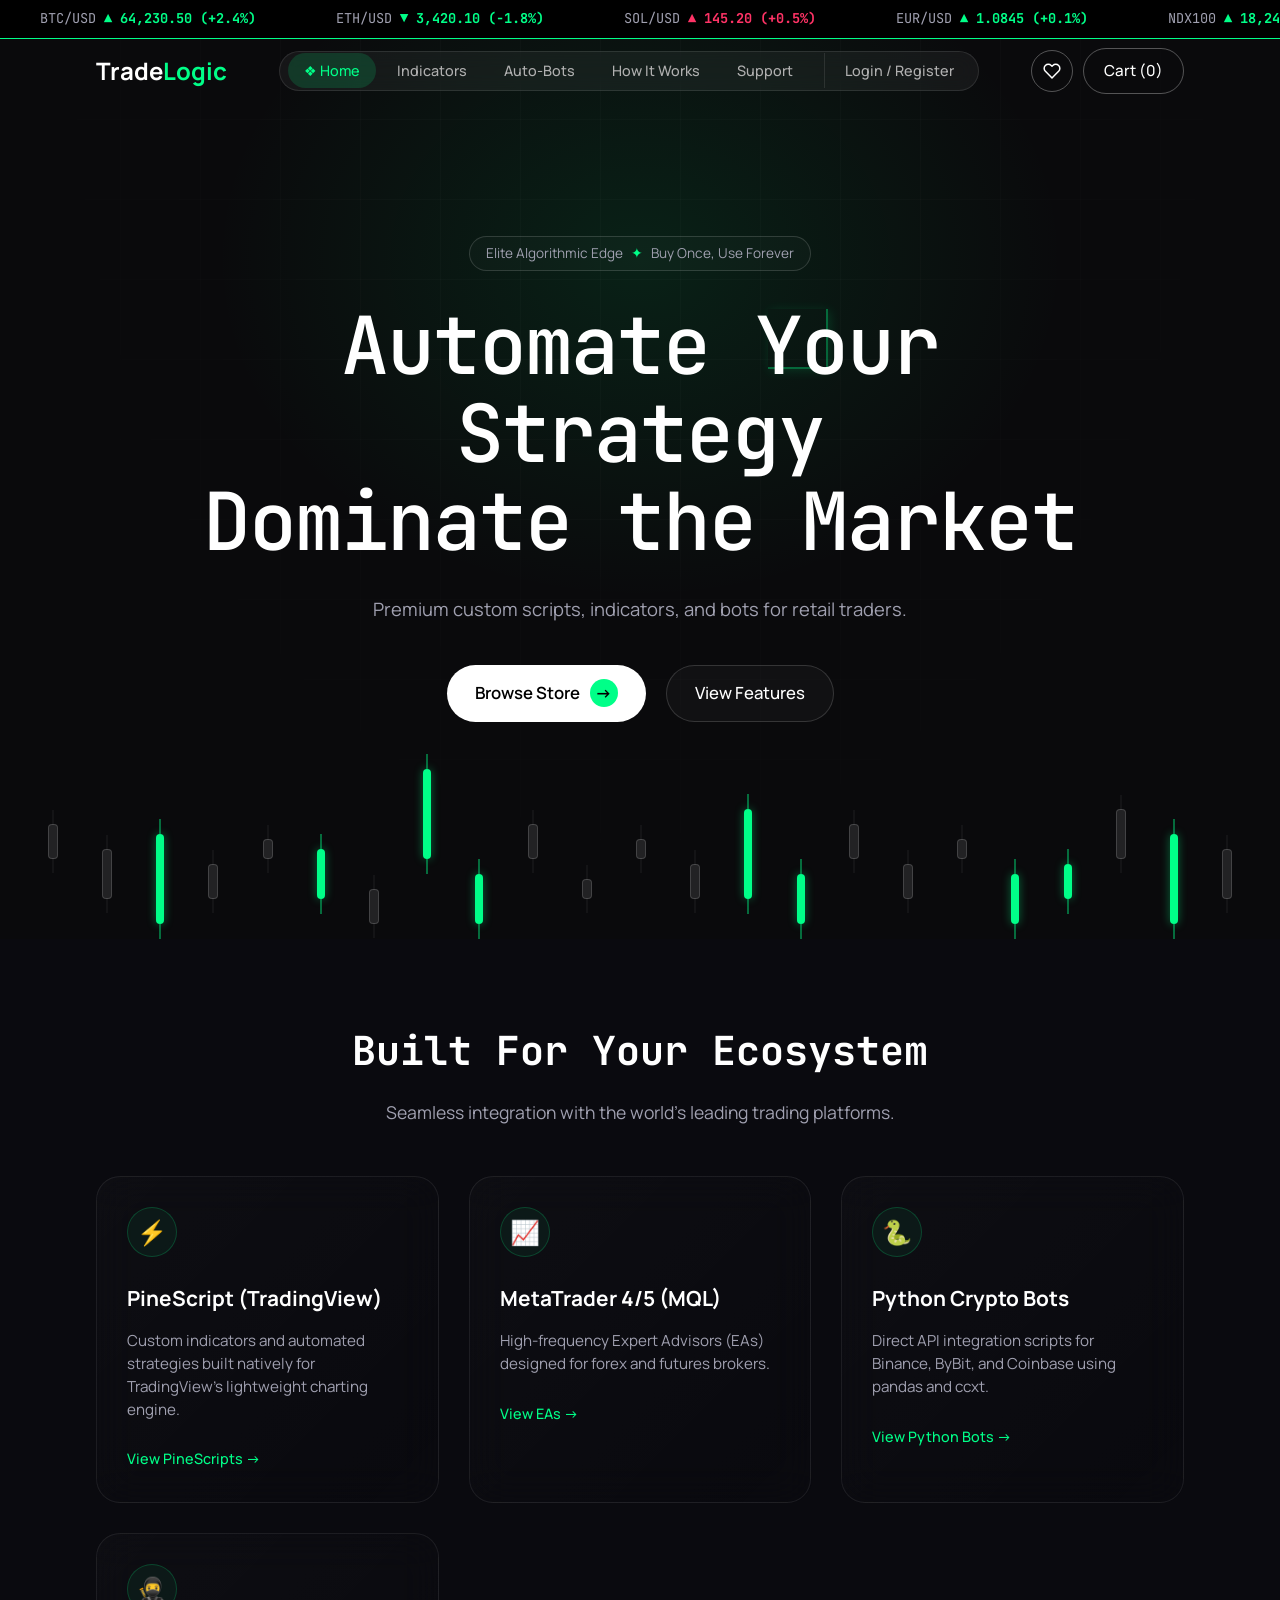
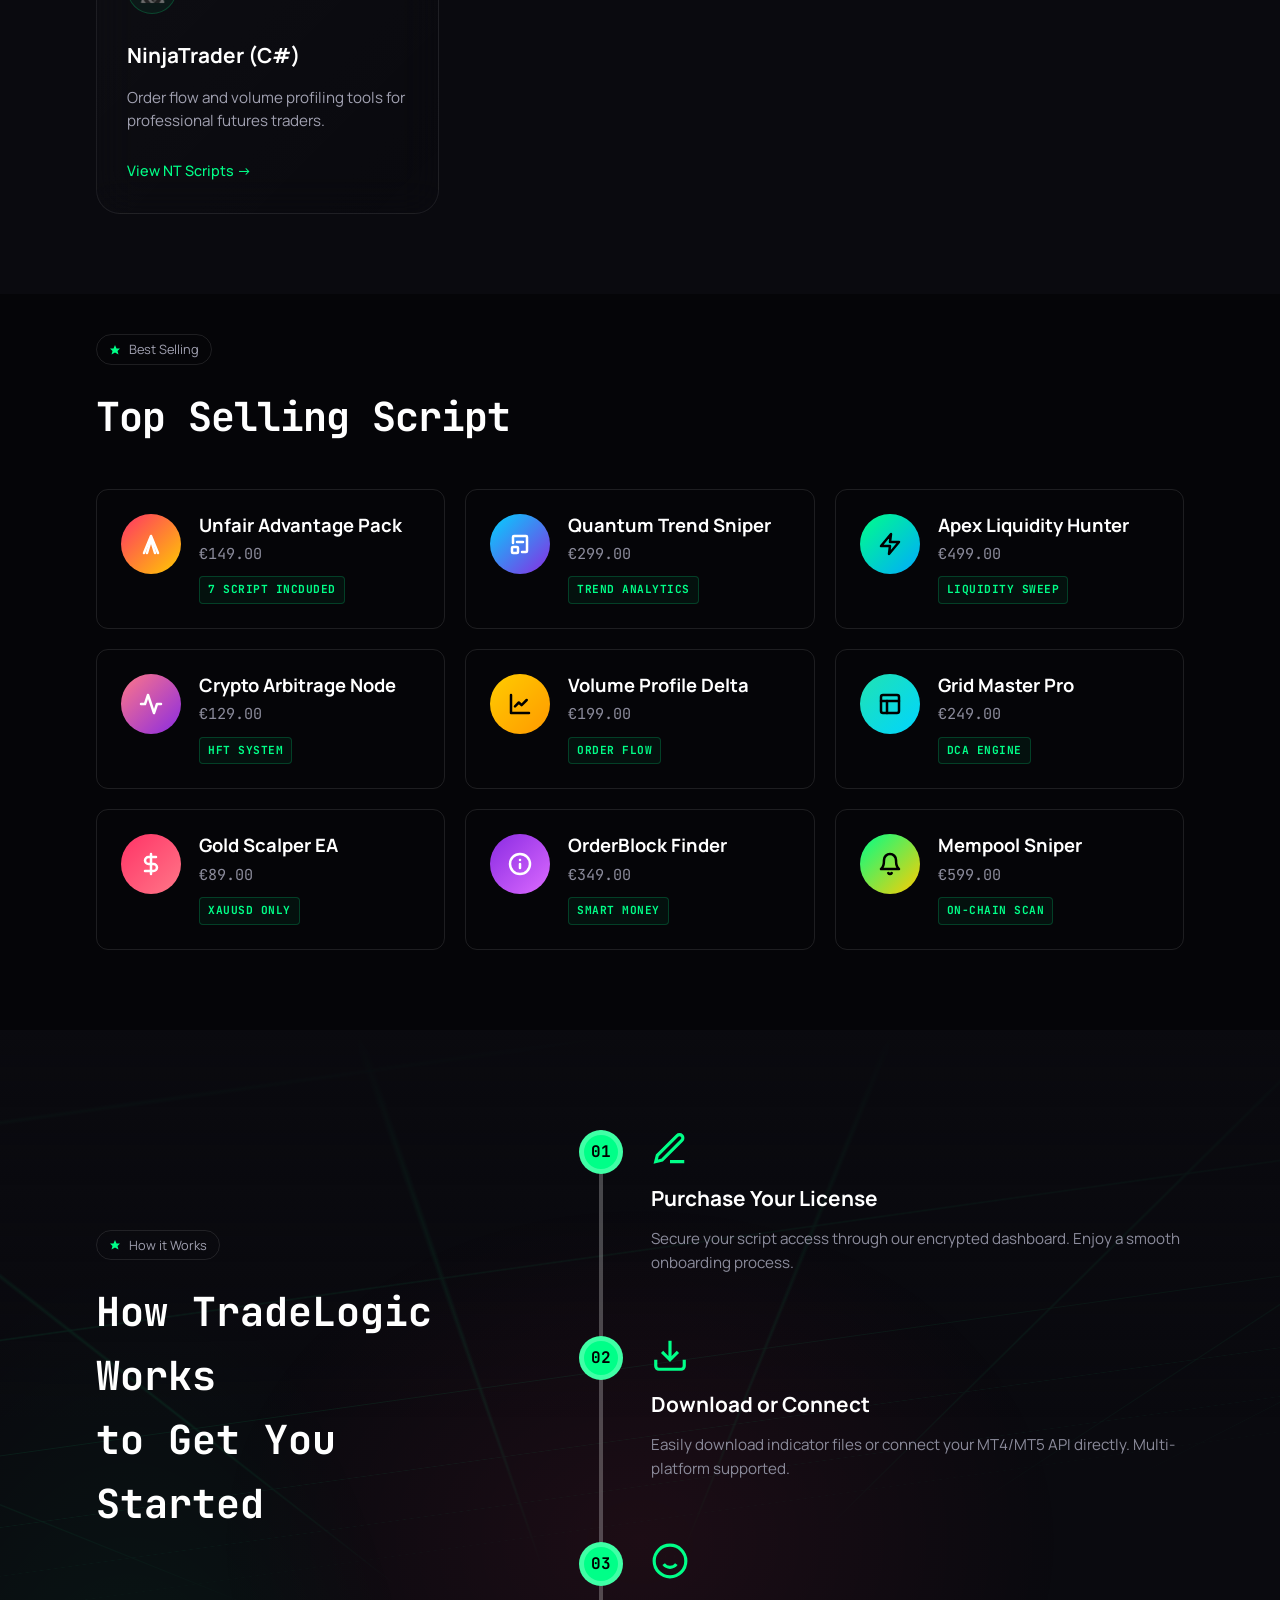
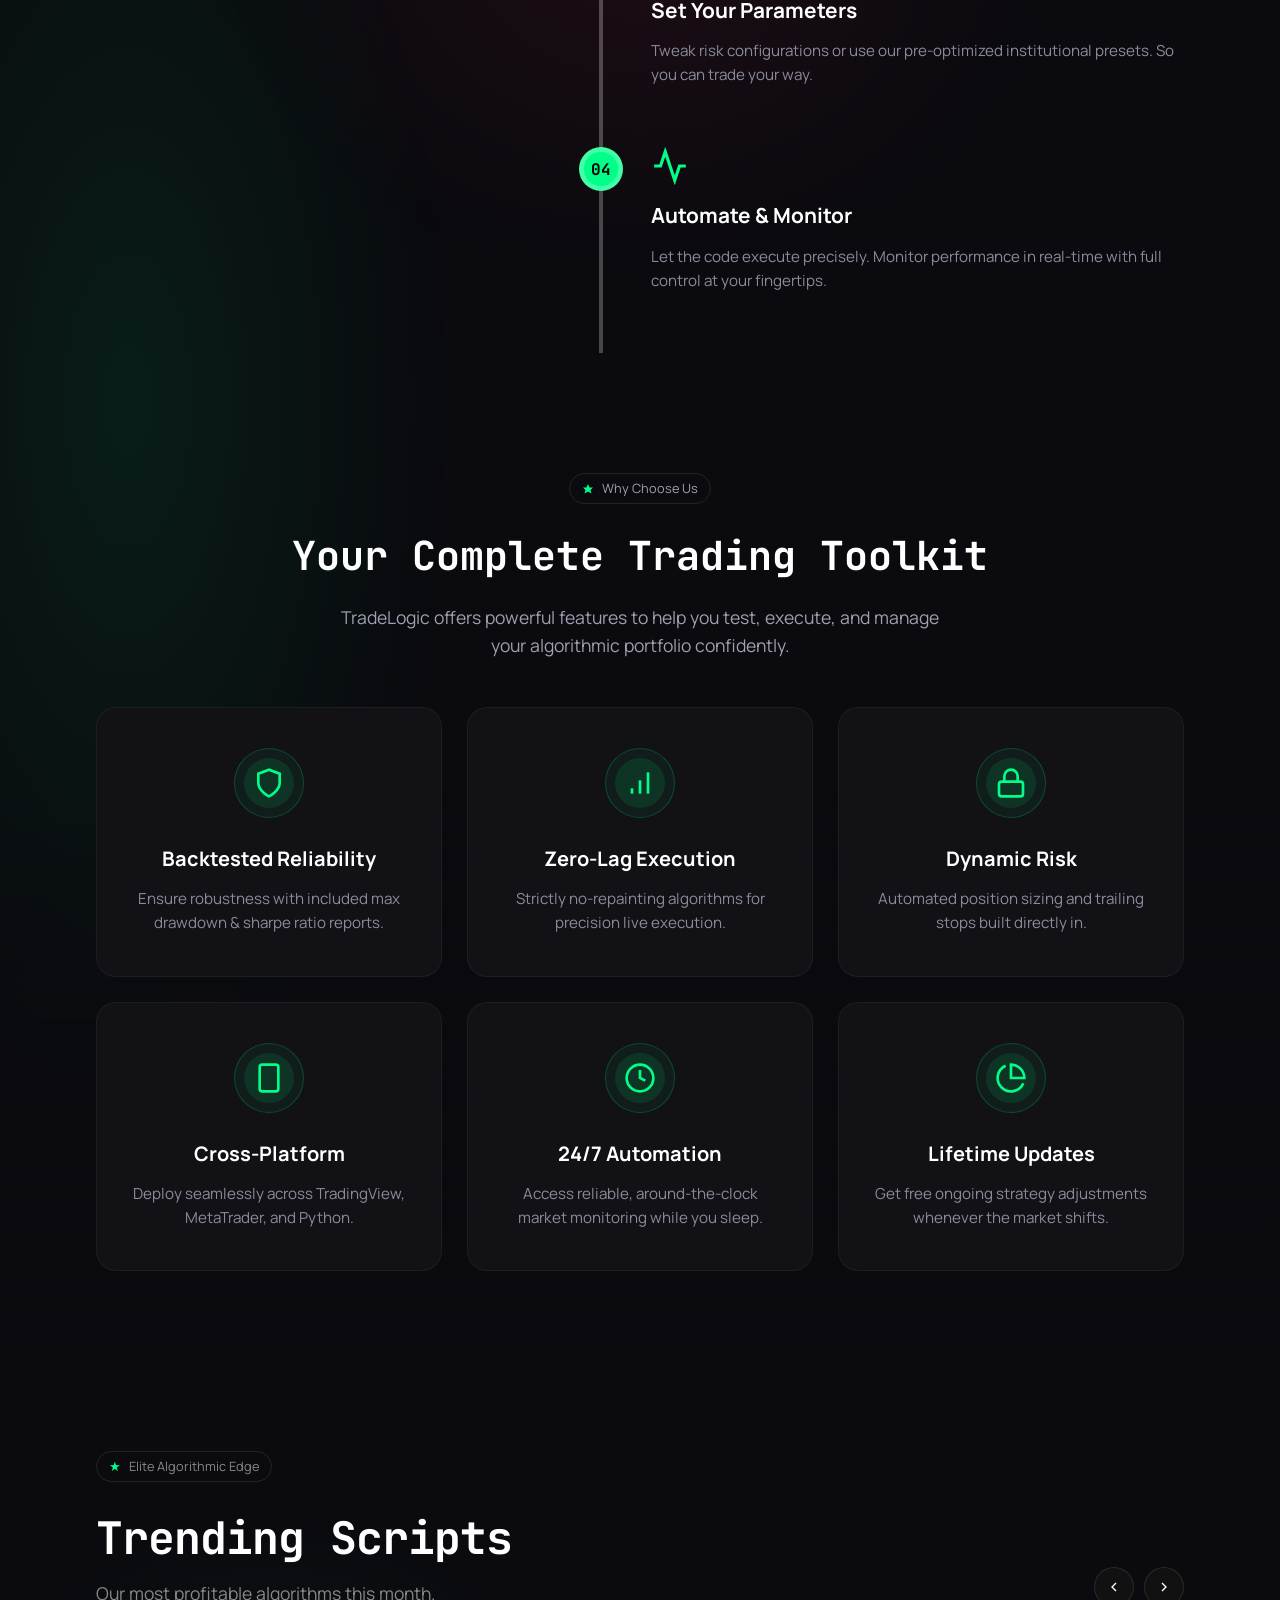
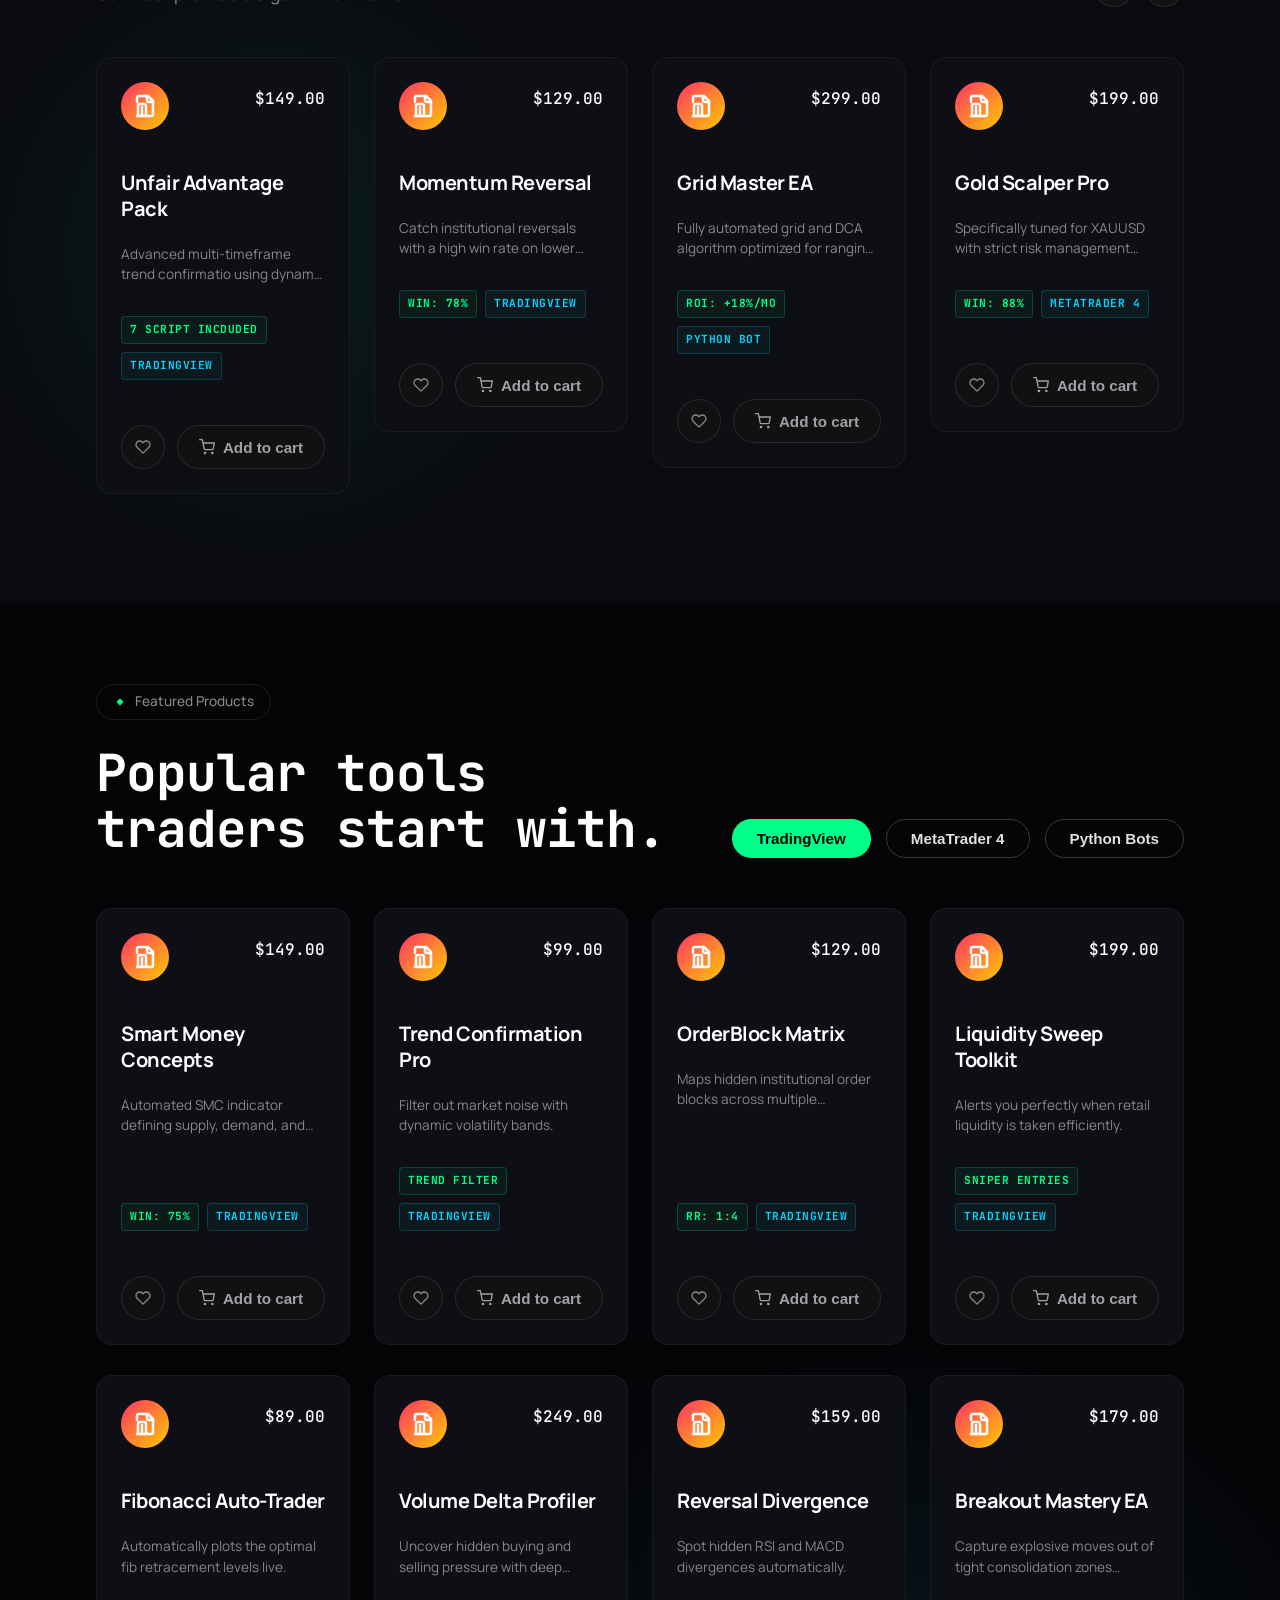
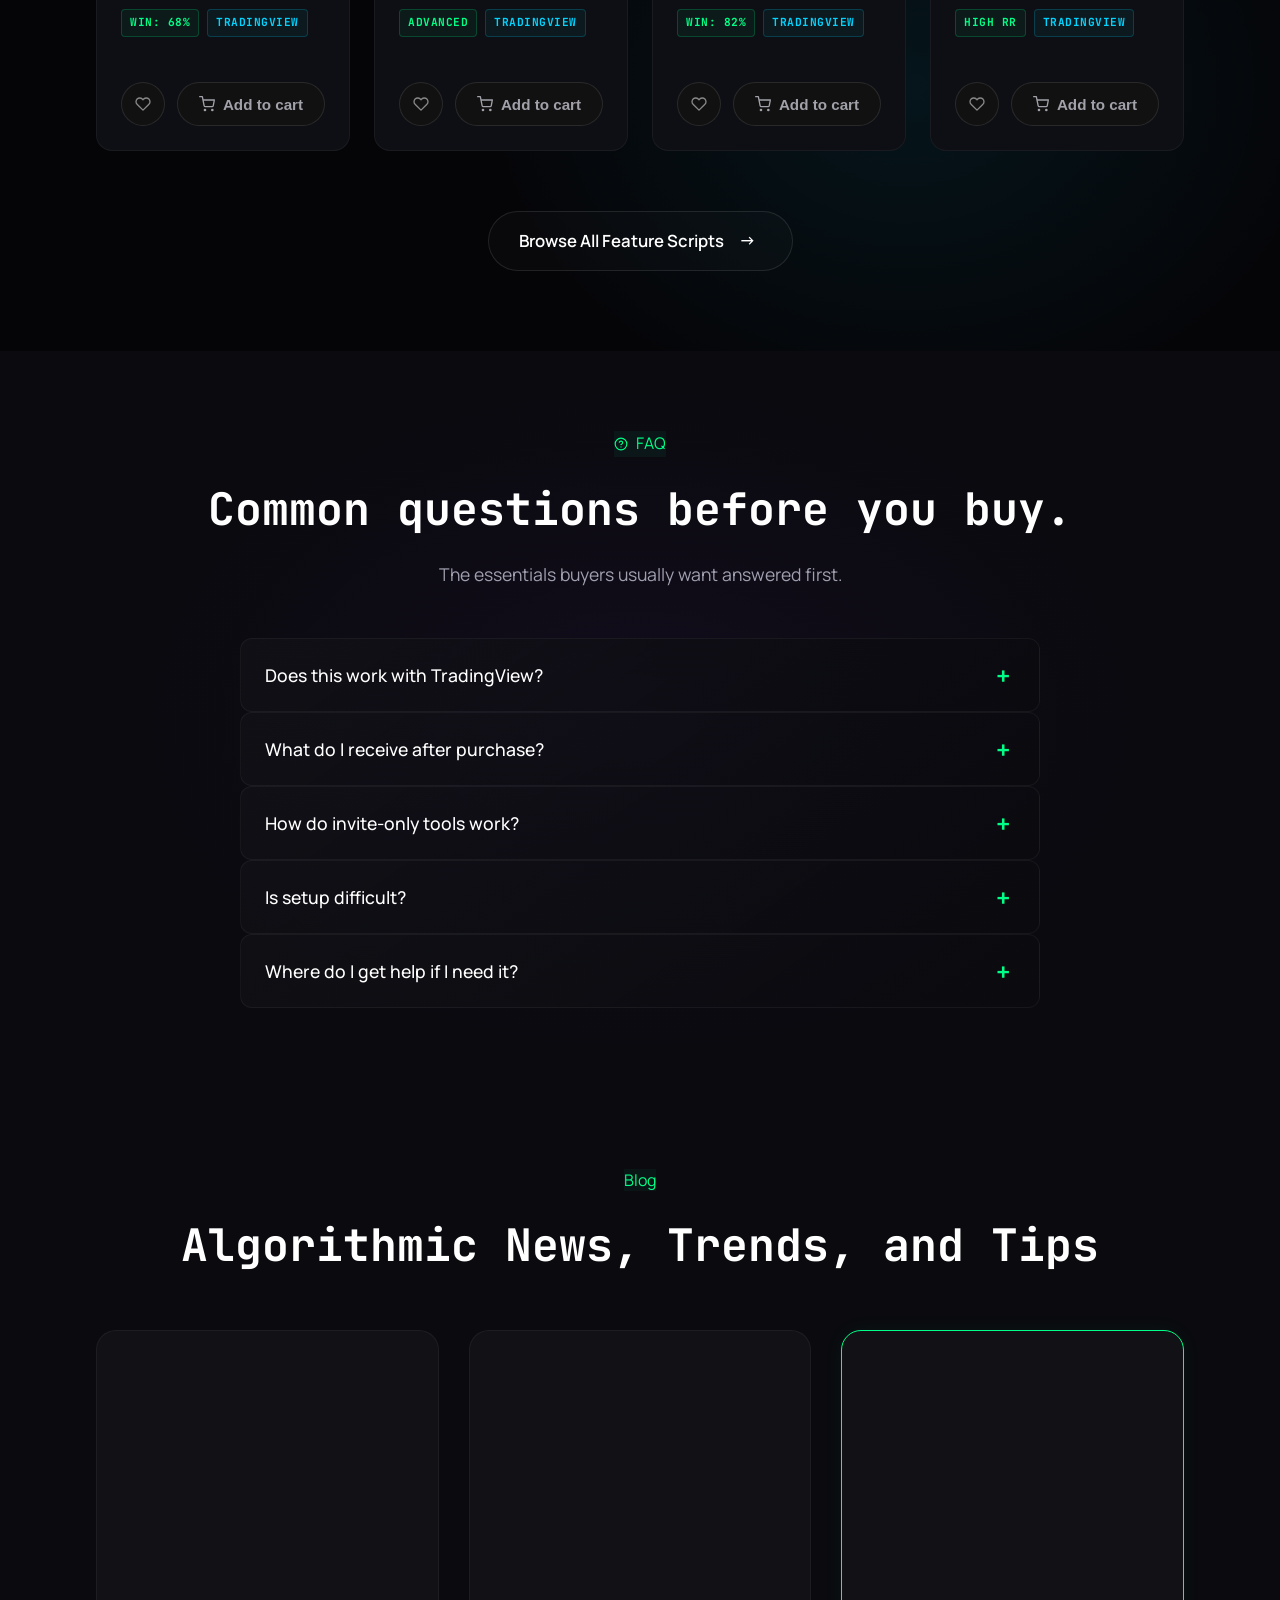
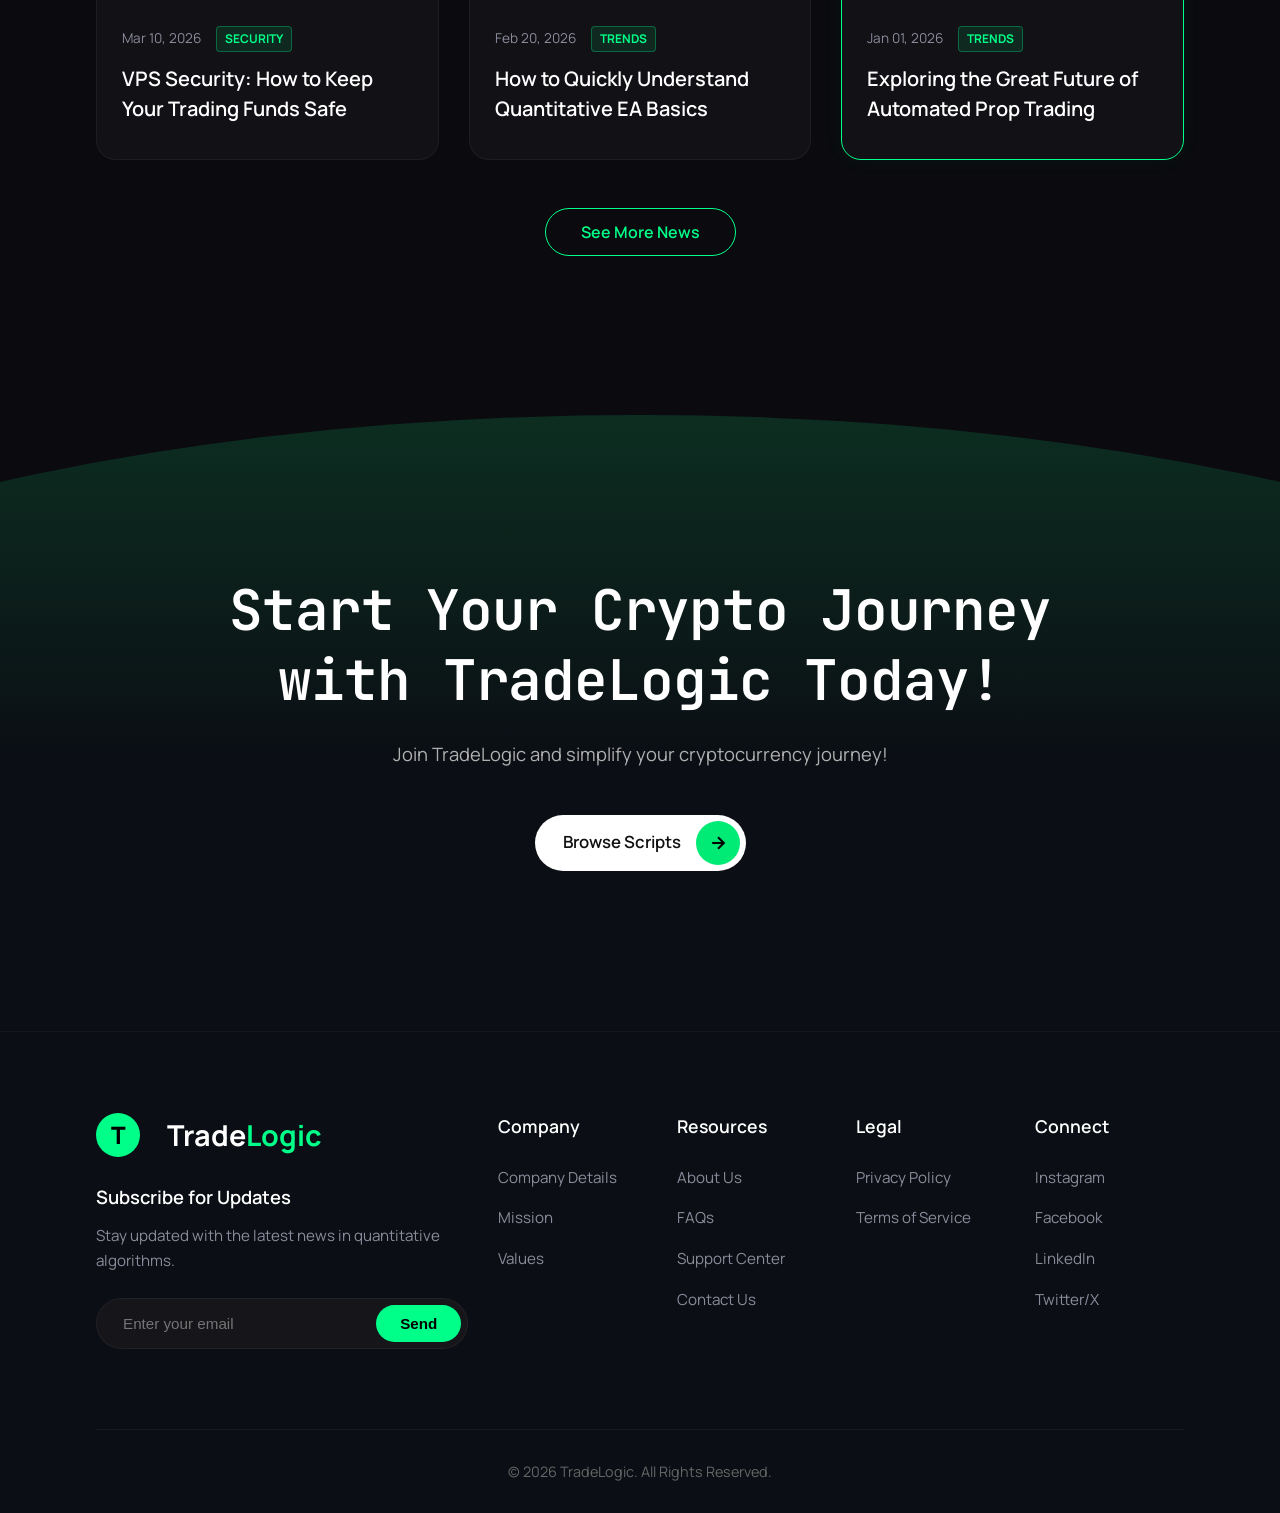
==== commit 29c875b6: "Update website" ====
--- a/index.html
+++ b/index.html
@@ -856,12 +856,10 @@
     <!-- Scroll Fade Transitions -->
     <script>
         document.addEventListener('DOMContentLoaded', () => {
-            const observer = new ManropesectionObserver((entries) => {
+            const observer = new IntersectionObserver((entries) => {
                 entries.forEach(entry => {
-                    if (entry.isManropesecting) {
-                        if (entry.target.classList.contains('timeline-line')) {
-                            entry.target.classList.add('drawn');
-                        } else {
+                    if (entry.isIntersecting) {
+                        if (!entry.target.classList.contains('timeline-line')) {
                             entry.target.style.opacity = '1';
                             entry.target.style.transform = 'translateY(0)';
                         }
@@ -869,16 +867,40 @@
                 });
             }, { threshold: 0.1, rootMargin: "0px 0px -50px 0px" });
 
-            document.querySelectorAll('.timeline-item, .toolkit-card, .timeline-line').forEach((el, i) => {
-                if (el.classList.contains('timeline-line')) {
-                    observer.observe(el);
-                } else {
-                    el.style.opacity = '0';
-                    el.style.transform = 'translateY(20px)';
-                    el.style.transition = 'all 0.6s cubic-bezier(0.16, 1, 0.3, 1) ' + (i * 0.1) + 's';
-                    observer.observe(el);
+            document.querySelectorAll('.timeline-item, .toolkit-card').forEach((el, i) => {
+                el.style.opacity = '0';
+                el.style.transform = 'translateY(20px)';
+                el.style.transition = 'all 0.6s cubic-bezier(0.16, 1, 0.3, 1) ' + (i * 0.1) + 's';
+                observer.observe(el);
+            });
+
+            // Timeline line progressive fill animation on scroll
+            const timelineLine = document.querySelector('.timeline-line');
+            const timelineRight = document.querySelector('.timeline-right');
+            
+            if (timelineLine && timelineRight) {
+                // Initialize right away
+                updateTimelineFill();
+                
+                window.addEventListener('scroll', updateTimelineFill, { passive: true });
+                
+                function updateTimelineFill() {
+                    const rect = timelineRight.getBoundingClientRect();
+                    const windowMid = window.innerHeight / 2;
+                    let fillPercentage = 0;
+                    
+                    if (rect.top > windowMid) {
+                        fillPercentage = 0;
+                    } else if (rect.bottom < windowMid) {
+                        fillPercentage = 100;
+                    } else {
+                        fillPercentage = ((windowMid - rect.top) / rect.height) * 100;
+                    }
+                    
+                    fillPercentage = Math.max(0, Math.min(100, fillPercentage));
+                    timelineLine.style.setProperty('--line-fill', `${fillPercentage}%`);
                 }
-            });
+            }
         });
     </script>
 
--- a/styles.css
+++ b/styles.css
@@ -991,6 +991,13 @@
     transform: scale(1);
 }
 
+.h-prop-cart-btn:hover {
+    background: var(--primary-neon);
+    color: #000;
+    border-color: var(--primary-neon);
+    box-shadow: 0 4px 15px rgba(0, 255, 136, 0.3);
+}
+
 .h-prop-cart-btn svg {
     width: 20px;
     height: 20px;
@@ -1125,7 +1132,7 @@
     top: 0;
     bottom: 0;
     width: 4px;
-    background: linear-gradient(to bottom, var(--primary-neon) 0%, var(--primary-neon) 130px, rgba(255,255,255,0.25) 130px, rgba(255,255,255,0.25) 100%);
+    background: linear-gradient(to bottom, var(--primary-neon) 0%, var(--primary-neon) var(--line-fill, 0%), rgba(255,255,255,0.25) var(--line-fill, 0%), rgba(255,255,255,0.25) 100%);
     
     /* SCROLL ANIMATION SUPPORT */
     
